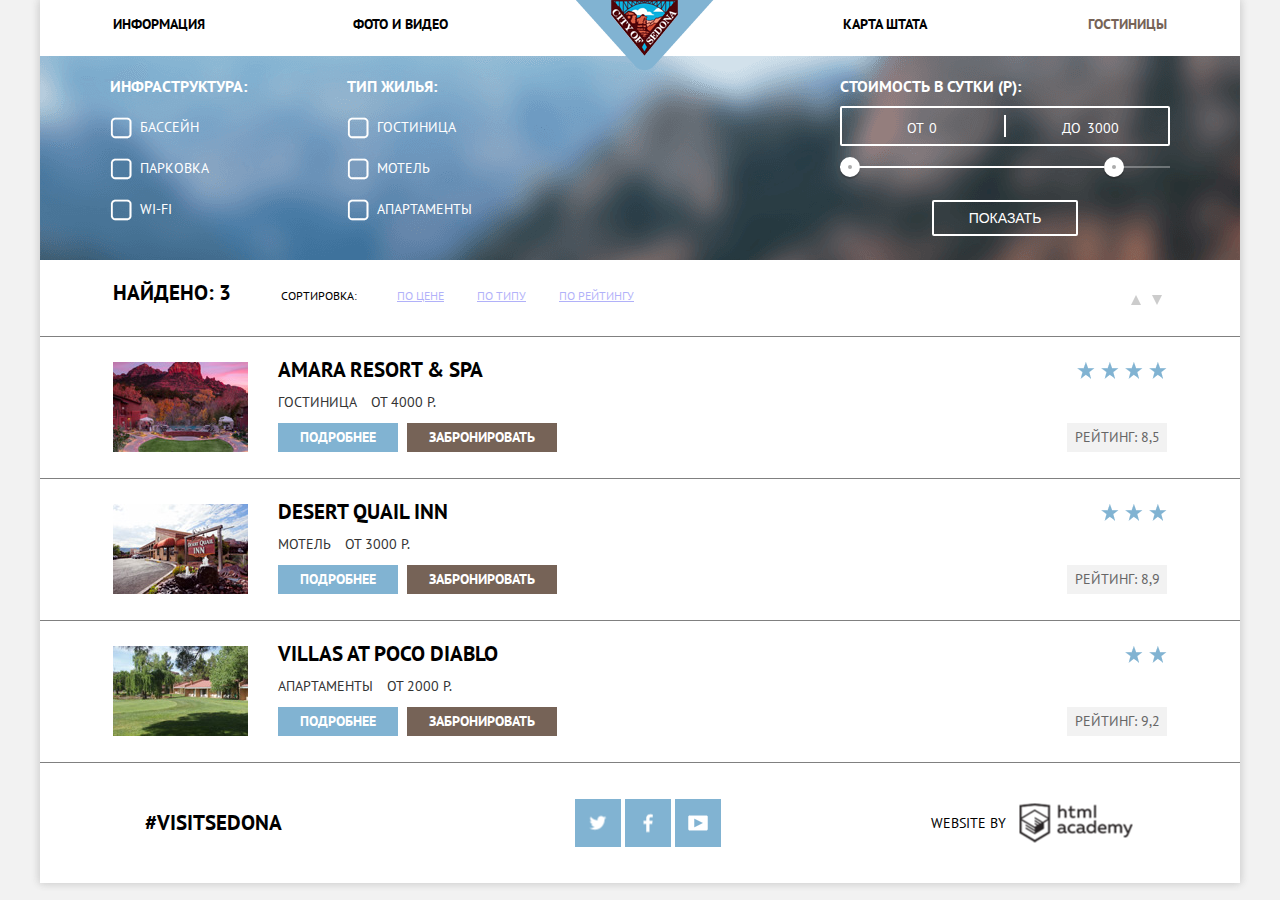
==== catalog.html @ 973c6ba9 "Continue styles" ====
<!DOCTYPE html>
<html lang="ru">
  <head>
    <meta charset="utf-8">
    <title>Седона</title>
    <link href="css/style.css" rel="stylesheet">
    <link href="css/normalize.css" rel="stylesheet">
    <link href="https://fonts.googleapis.com/css?family=PT+Sans:400,700&amp;subset=cyrillic" rel="stylesheet">
  </head>
  <body>
    <div class="wrapper">
    <header class="main-header">
      <div class="container">
        <nav class="main-navigation">
          <ul class="clearfix">
            <li class="navigation-element left-navigation">
              <a href="#">Информация</a>
            </li>
            <li class="navigation-element left-navigation">
              <a href="#">Фото и видео</a>
            </li>
            <li class="navigation-element right-navigation active">
              <a>Гостиницы</a>
            </li>
            <li class="navigation-element right-navigation">
              <a href="#">Карта штата</a>
          </ul>
        </nav>
        <a class="index-logo" href="#">
          <img src="img/logo.png" alt="Седона">
        </a>
      </div>
    </header>
    <main class="container">
      <div class="search-form-small-block">
        <form class="search-form-small clearfix" action="#" method="post">
          <div class="search-form-small-basis search-form-small-left">
            <h2 class="minor-header-form">Инфраструктура:</h2>
            <input type="checkbox" name="pool" id="pool">
            <label for="pool">Бассейн</label>
            <input type="checkbox" name="parking" id="parking">
            <label for="parking">Парковка</label>
            <input type="checkbox" name="wi-fi" id="wi-fi">
            <label for="wi-fi">Wi-fi</label>
          </div>
          <div class="search-form-small-basis search-form-small-middle">
            <h2 class="minor-header-form">Тип жилья:</h2>
            <input type="checkbox" name="hotel" id="hotel">
            <label for="hotel">Гостиница</label>
            <input type="checkbox" name="motel" id="motel">
            <label for="motel">Мотель</label>
            <input type="checkbox" name="apartments" id="apartments">
            <label for="apartments">Апартаменты</label>
          </div>
          <div class="search-form-small-basis search-form-small-right">
            <div class="filter-range">
              <div class="filter-range-title">Стоимость в сутки (р):</div>
              <div class="price-controls">
                <label class="min-price">от <input type="text" name="min-price" value="0"></label>
                <label class="max-price">до <input type="text" name="max-price" value="3000"></label>
              </div>
              <div class="range-controls">
                <div class="scale">
                  <div class="bar"></div>
                </div>
                <div class="range-toggle range-toggle-min"></div>
                <div class="range-toggle range-toggle-max"></div>
              </div>
              <button class="btn-transparent" type="submit">Показать</button>
            </div>
          </div>
        </form>
      </div>
      <div class="search-result clearfix">
        <div class="search-result-left">
          <span class= "search-found">Найдено: 3</span>
          <span class="sorting-header">Сортировка:</span>
          <ul class= "sorting">
            <li class="sorting-element">
              <a href="#">По цене</a>
            </li>
            <li class="sorting-element">
              <a href="#">По типу</a>
            </li>
            <li class= "sorting-element">
              <a href="#">По рейтингу</a>
            </li>
          </ul>
        </div>
        <div class="search-result-right clearfix">
          <a class="down-button" href="#">Вниз</a>
          <a class="up-button" href="#">Вверх</a>
        </div>
      </div>
      <div class="search-show">
        <article class="hotel-type clearfix">
          <div class="left-article-type clearfix">
            <div class="hotel-image">
              <img class="article-img" src="img/hotel3.jpg" alt="Фото">
            </div>
            <div class="hotel-description">
              <a class= "hotel-name" href="#">Amara resort & spa</a>
              <div class="article-text">
                <div class="article-info">Гостиница</div>
                <div class="article-price">От 4000 р.</div>
              </div>
              <div class="btn">
                <a class="more-btn" href="#">Подробнее</a>
                <a class="book-btn" href="#">Забронировать</a>
              </div>
            </div>
          </div>
          <div class="right-article-type">
            <div class="stars-block">
              <ul class="stars-list">
                <li></li>
                <li></li>
                <li></li>
                <li></li>
              </ul>
            </div>
            <span class="rate">Рейтинг: 8,5</span>
          </div>
        </article>
        <article class="hotel-type clearfix">
          <div class="left-article-type clearfix">
            <div class ="hotel-image">
              <img class="article-img" src="img/hotel2.jpg" alt="Фото">
            </div>
            <div class="hotel-description">
              <a class= "hotel-name" href="#">Desert quail inn</a>
              <div class="article-text">
                <div class="article-info">Мотель</div>
                <div class="article-price">От 3000 р.</div>
              </div>
              <div class="btn">
                <a class="more-btn" href="#">Подробнее</a>
                <a class="book-btn" href="#">Забронировать</a>
              </div>
            </div>
          </div>
          <div class="right-article-type">
            <div class="stars-block">
              <ul class="stars-list">
                <li></li>
                <li></li>
                <li></li>
              </ul>
            </div>
            <span class="rate">Рейтинг: 8,9</span>
          </div>
        </article>
        <article class="hotel-type clearfix">
          <div class="left-article-type clearfix">
            <div class="hotel-image">
              <img class="article-img" src="img/hotel1.jpg" alt="Фото">
            </div>
            <div class="hotel-description">
              <a class= "hotel-name" href="#">Villas at poco diablo</a>
              <div class="article-text">
                <div class="article-info">Апартаменты</div>
                <div class="article-price">От 2000 р.</div>
              </div>
              <div class="btn">
                <a class="more-btn" href="#">Подробнее</a>
                <a class="book-btn" href="#">Забронировать</a>
              </div>
            </div>
          </div>
          <div class="right-article-type">
            <div class="stars-block">
              <ul class="stars-list">
                <li></li>
                <li></li>
              </ul>
            </div>
            <span class="rate">Рейтинг: 9,2</span>
          </div>
        </article>
      </div>
    </main>
    <footer class="container">
      <div class="footer-main">
        <section class="hashtag">
          <span>#Visitsedona</span>
        </section>
        <section class="footer-social">
          <a class="social-btn social-btn-twitter" href="#">Twitter</a>
          <a class="social-btn social-btn-facebook" href="#">Facebook</a>
          <a class="social-btn social-btn-youtube" href="#">Youtube</a>
        </section>
        <section class="footer-copyright">
          <span class="html-academy">Website by</span>
          <a class="copyright-img link-img" href="https://htmlacademy.ru">
          </a>
        </section>
      </div>
    </footer>
  </div>
  </body>
</html>
---- css/style.css ----
body {
  margin: 0;
  padding: 0;
  min-width: 1200px;
  font-size: 14px;
  line-height: 21px;
  color: rgb(51, 51, 51);
  font-weight: normal;
  text-transform: uppercase;
  font-family: "PT Sans", "Arial", sans-serif;
  background-color: rgb(242, 242, 242);
}

.wrapper {
  box-shadow:
    1px 0px 8px lightgrey,
    -1px 0px 8px lightgrey;
  width: 1200px;
  margin: 0 auto;
}

.container {
    width: 1200px;
    margin: 0 auto;
    position: relative;
    background-color: rgb(255, 255, 255);
}

.clearfix::after {
    display: table;
    content: "";
    clear: both;
}

.main-navigation {
    margin-left: 73px;
    margin-right: 73px;
    min-height: 56px;
}

.main-navigation ul {
  margin: 0;
  padding: 0;
}

.main-navigation a {
  text-decoration: none;
  font-size: 14px;
  line-height: 26px;
  color: rgb(0, 0, 0);
  font-weight: bold;
  text-transform: uppercase;
  font-family: "PT Sans", "Arial", sans-serif;
}

.main-navigation a:focus {
  color: rgba(0, 0, 0, 0.3);
}

.main-navigation a:hover {
  color: rgb(129, 179, 210);
}

.active a {
  color: rgb(118, 99, 87);
}

.navigation-element {
    min-width: 240px;
    padding-top: 11px;
    list-style: none;
}

.left-navigation {
    float: left;
    text-align: left;
}

.right-navigation {
    float: right;
    text-align: right;
}

.index-logo {
  position: absolute;
  z-index: 2;
  width: 138px;
  height: 70px;
  left: 50%;
  top: 0px;
  margin-left: -64px;
}

/* Индексная */

.promo-picture {
  background-color: rgb(129, 179,210);
  background-image: url(../img/mainphoto.jpg);
  background-position: center -50px;
  width: 1200px;
  height: 514px;
}

.promo-block {
  background-color: rgb(255,255,255);
  width: 540px;
  margin-bottom: 50px;
  margin-top: 60px;
  margin-left: auto;
  margin-right: auto;
  text-align: center;
}

.promo-block h1 {
  font-size: 21px;
  line-height: 26px;
  color: rgb(0, 0, 0);
  font-weight: bold;
  text-transform: uppercase;
  font-family: "PT Sans", "Arial", sans-serif;
}

.promo-speech {
  font-size: 14px;
  line-height: 26px;
  color: rgb(51, 51, 51);
  text-transform: uppercase;
  font-family: "PT Sans", "Arial", sans-serif;
}

.picture-reason {
   display: flex;
   flex-direction: row;
}

.picture-description {
  flex-grow: 2;
  padding-top: 40px;
  display: inline-block;
  vertical-align: middle;
  text-align: center;
  padding-top: 40px;
  background-color: rgb(129, 179, 210);
  font-size: 14px;
  line-height: 21px;
  color: rgb(255, 255, 255);
  text-transform: uppercase;
  font-family: "PT Sans", "Arial", sans-serif;
}

.picture-header {
  display: inline-block;
  width: 140px;
  font-size: 21px;
  line-height: 21px;
  color: rgb(255, 255, 255);
  font-weight: bold;
  text-transform: uppercase;
  font-family: "PT Sans", "Arial", sans-serif;
}

.picture-text {
  display: inline-block;
  width: 300px;
  font-size: 14px;
  line-height: 21px;
  color: rgb(255, 255, 255);
  font-weight: normal;
  text-transform: uppercase;
  font-family: "PT Sans", "Arial", sans-serif;
}

.picture img {
  display: block;
}

.reason-list {
  display: flex;
  flex-direction: row;
  justify-content: space-around;
  align-items: center;
  min-height: 331px;
}

.reason-point {
  flex-basis: 290px;
  text-align: center;
}

.reason-point h2 {
  font-size: 21px;
  line-height: 21px;
  color: rgb(0, 0, 0);
  font-weight: bold;
  text-transform: uppercase;
  font-family: "PT Sans", "Arial", sans-serif;
}

.picture-reason-reverse {
   display: flex;
   flex-direction: row-reverse;
}

.picture-description-reverse {
  flex-grow: 2;
  padding-top: 40px;
  display: inline-block;
  vertical-align: middle;
  text-align: center;
  padding-top: 40px;
  background-color: rgb(129, 179, 210);
  font-size: 14px;
  line-height: 21px;
  color: rgb(255, 255, 255);
  text-transform: uppercase;
  font-family: "PT Sans", "Arial", sans-serif;
}

.picture-header-reverse {
  display: inline-block;
  width: 151px;
  font-size: 21px;
  line-height: 21px;
  color: rgb(255, 255, 255);
  font-weight: bold;
  text-transform: uppercase;
  font-family: "PT Sans", "Arial", sans-serif;
}

.picture-text-reverse {
  display: inline-block;
  width: 340px;
  font-size: 14px;
  line-height: 21px;
  color: rgb(255, 255, 255);
  font-weight: normal;
  text-transform: uppercase;
  font-family: "PT Sans", "Arial", sans-serif;
}

.reason-list-nopicture {
  display: flex;
  flex-direction: row;
  justify-content: space-around;
  align-items: center;
  min-height: 257px;
  background-color: rgb(238, 238, 238);
}

.reason-point-nopicture {
  flex-basis: 270px;
  text-align: center;
}

.reason-point-nopicture h2 {
  display: inline-block;
  max-width: 130px;
  text-align: center;
  font-size: 21px;
  line-height: 21px;
  color: rgb(0, 0, 0);
  font-weight: bold;
  text-transform: uppercase;
  font-family: "PT Sans", "Arial", sans-serif;
}

.if-interest-block {
  min-height: 292px;
  background-color: rgb(255, 255, 255);
}

.if-interest-content {
   padding-top: 52px;
   margin-left: auto;
   margin-right: auto;
   text-align: center;
   width: 500px;
}

.if-interest-content span {
  font-size: 30px;
  line-height: 24px;
  color: rgb(0, 0, 0);
  font-weight: bold;
  text-transform: uppercase;
  font-family: "PT Sans", "Arial", sans-serif;
}

.if-interest-content p {
  padding-top: 20px;
  font-size: 14px;
  line-height: 21px;
  color: rgb(51, 51, 51);
  font-weight: normal;
  text-transform: uppercase;
  font-family: "PT Sans", "Arial", sans-serif;
}

.search-open {
  padding-top: 40px;
}

.search-name {
  display: block;
  margin: 0 auto;
  width: 568px;
  min-height: 56px;
  padding-top: 30px;
  background-color: rgb(118, 99, 87);
  text-align: center;
  vertical-align: middle;
  font-size: 21px;
  line-height: 26px;
  color: rgb(255, 255, 255);
  font-weight: bold;
  text-transform: uppercase;
  font-family: "PT Sans", "Arial", sans-serif;
}

.search-block {
  min-height: 592px;
  background-image: url(../img/map.jpg);
  width: 100%;
  position: relative;
}

.search-basis {
  width: 568px;
  background-color: rgb(255, 255, 255);
  position: absolute;
  left: 315px;
  top: 0px;
  box-shadow:
    1px 0px 8px lightgrey,
    -1px 0px 8px lightgrey,
    0px 1px 8px lightgrey;
}

.search-form {
  text-align: left;
  padding-top: 56px;
  padding-left: 54px;
  padding-right: 54px;
  padding-bottom: 56px;
}

.search-first-row {
  padding-bottom: 32px;
}

.search-second-row {
  padding-bottom: 32px;
}

.search-third-row {
  display: inline-block;
  padding-bottom: 56px;
}

.search-fourth-row {
  display: inline-block;
}

.search-first-row input {
  padding: 0;
  margin: 0;
  padding-left: 14px;
  width: 292px;
  height: 38px;
  padding-right: 38px;
	background: rgb(242, 242, 242);
  box-shadow: none;
  border: none;
}

.search-first-row input:hover {
	background: rgb(235, 235, 235);
}

.search-first-row input:focus {
	background: rgb(255, 255, 255);
  border: 2px solid rgb(235, 235, 235);
}

.search-second-row input {
  padding: 0;
  margin: 0;
  padding-left: 14px;
  width: 292px;
  height: 38px;
  padding-right: 38px;
	background: rgb(242, 242, 242);
  box-shadow: none;
  border: none;
}

.search-second-row input:hover {
	background: rgb(235, 235, 235);
}

.search-second-row input:focus {
  background: rgb(255, 255, 255);
  border: 2px solid rgb(235, 235, 235);
}

.search-third-row input {
  padding: 0;
  margin: 0;
  padding-left: 50px;
  padding-right: 40px;
	width: 24px;
  height: 38px;
	background: rgb(242, 242, 242);
  box-shadow: none;
  border: none;
}

.search-fourth-row input {
  padding: 0;
  margin: 0;
  padding-left: 50px;
  padding-right: 40px;
	width: 24px;
  height: 38px;
	background: rgb(242, 242, 242);
  box-shadow: none;
  border: none;
}

.search-first-row label {
  padding-right: 19px;
  position: relative;
  font-size: 14px;
  line-height: 26px;
  color: rgb(0, 0, 0);
  font-weight: bold;
  text-transform: uppercase;
  font-family: "PT Sans", "Arial", sans-serif;
}

.calendar {
  position: absolute;
  display: inline-block;
  right: 57px;
  width: 39px;
  height: 38px;
  border: 0;
  font-size: 0;
  text-decoration: none;
  background-color: transparent;
  vertical-align: top;
}

.calendar::before {
  content: "";
  position: absolute;
  transform: translate(-50%, -50%);
  background-image: url(../img/sprite.png);
  background-repeat: no-repeat;
}

.calendar-first::before {
  width: 21px;
  height: 22px;
  background-position: -92px -10px;
}

.calendar-second::before {
  width: 21px;
  height: 22px;
  background-position: -92px -10px;
}

.calendar-first:hover::before {
  width: 21px;
  height: 22px;
  background-position: -10px -10px;
}

.calendar-second:hover::before {
  width: 21px;
  height: 22px;
  background-position: -10px -10px;
}

.calendar-first:focus::before {
  width: 21px;
  height: 22px;
  background-position: -51px -10px;
}

.calendar-second:focus::before {
  width: 21px;
  height: 22px;
  background-position: -51px -10px;
}

.search-second-row label {
  position: relative;
  padding-right: 16px;
  font-size: 14px;
  line-height: 26px;
  color: rgb(0, 0, 0);
  font-weight: bold;
  text-transform: uppercase;
  font-family: "PT Sans", "Arial", sans-serif;
}

.search-third-row label {
  padding-right: 37px;
  position: relative;
  font-size: 14px;
  line-height: 26px;
  color: rgb(0, 0, 0);
  font-weight: bold;
  text-transform: uppercase;
  font-family: "PT Sans", "Arial", sans-serif;
}

.search-third-row label::before {
  content: "";
  width: 21px;
  height: 21px;
  background: rgb(242, 242, 242) url(../img/minus.png) center no-repeat;
  position: absolute;
  right: -35px;
  top: 0.5px;
  cursor: pointer;
}

.search-third-row label::after {
  content: "";
  width: 21px;
  height: 21px;
  background: rgb(242, 242, 242) url(../img/plus.png) center no-repeat;
  position: absolute;
  right: -110px;
  top: 0.5px;
  cursor: pointer;
}

.search-fourth-row label {
  padding-right: 20px;
  padding-left: 48px;
  padding-right: 20px;
  position: relative;
  font-size: 14px;
  line-height: 26px;
  color: rgb(0, 0, 0);
  font-weight: bold;
  text-transform: uppercase;
  font-family: "PT Sans", "Arial", sans-serif;
}

.search-fourth-row label::before {
  content: "";
  width: 21px;
  height: 21px;
  background: rgb(242, 242, 242) url(../img/minus.png) center no-repeat;
  position: absolute;
  right: -35px;
  top: 0.5px;
  cursor: pointer;
}

.search-fourth-row label::after {
  content: "";
  width: 21px;
  height: 21px;
  background: rgb(242, 242, 242) url(../img/plus.png) center no-repeat;
  position: absolute;
  right: -110px;
  top: 0.5px;
  cursor: pointer;
}

.search-form-button input {
  width: 458px;
  height: 58px;
  background-color: rgb(129, 179, 210);
  box-shadow: none;
  border: none;
  font-size: 21px;
  line-height: 26px;
  color: rgb(255, 255, 255);
  font-weight: bold;
  text-transform: uppercase;
  font-family: "PT Sans", "Arial", sans-serif;
  cursor: pointer;
}

.search-form-button input:hover {
  background-color: rgb(102, 158, 192);
}

.search-form-button input:focus {
  background-color: rgb(84, 150, 189);
  color: rgba(255, 255, 255, 0.3);
}

.date-in, .date-out, .children, .adults {
  padding-left: 16px;
  font-size: 14px;
  line-height: 26px;
  color: rgb(0, 0, 0);
  font-weight: bold;
  text-transform: uppercase;
  font-family: "PT Sans", "Arial", sans-serif;
}

::-webkit-input-placeholderr {
  color: rgb(0, 0, 0);
}

::-moz-placeholder {
  color: rgb(0, 0, 0);
}

/* Начинается каталог*/

.search-form-small-block  {
  background: grey url("../img/background.png");
}

.search-form-small {
  padding-top: 20px;
  padding-bottom: 20px;
  padding-left: 70px;
  padding-right: 70px;
}

.search-form-small-left label, .search-form-small-left input {
  display: block;
}

.search-form-small-middle label, .search-form-small-middle input {
  display: block;
}

.search-form-small-left {
  float:left;
}

.search-form-small-middle {
  float: left;
  margin-left: 100px;
}

.search-form-small-right {
  float: right;
}

.minor-header-form {
  padding: 0;
  margin: 0;
  padding-bottom: 20px;
  font-size: 16px;
  line-height: 21px;
  color: rgb(255, 255, 255);
  font-weight: bold;
  text-transform: uppercase;
  font-family: "PT Sans", "Arial", sans-serif;
}

.search-form-small-left label {
  padding-bottom: 20px;
  margin-left: 30px;
  font-size: 14px;
  line-height: 21px;
  color: rgb(255, 255, 255);
  font-weight: normal;
  text-transform: uppercase;
  font-family: "PT Sans", "Arial", sans-serif;
}

.search-form-small-middle label {
  padding-bottom: 20px;
  margin-left: 30px;
  font-size: 14px;
  line-height: 21px;
  color: rgb(255, 255, 255);
  font-weight: normal;
  text-transform: uppercase;
  font-family: "PT Sans", "Arial", sans-serif;
}

.search-form-small-basis input[type="checkbox"] {
  display: none;
}

.search-form-small-basis input[type="checkbox"] + label {
  position: relative;
  cursor: pointer;
}

.search-form-small-basis input[type="checkbox"] + label::before {
  content: "";
  position: absolute;
  display: block;
  width: 25px;
  height: 25px;
  background: url(../img/checkboxoff.png) no-repeat;
  top: 0px;
  left: -30px;
}

.search-form-small-basis input[type="checkbox"]:checked + label::after {
  content: "";
  position: absolute;
  display: block;
  width: 25px;
  height: 25px;
  background: url(../img/checkboxon.png) no-repeat;
  top: 0px;
  left: -30px;
}

.filter-range {
  width: 330px;
  color: rgb(255, 255, 255);
  text-transform: uppercase;
}

.filter-range-title {
  margin-bottom: 9px;
  font-weight: bold;
  font-size: 16px;
  line-height: 21px;
}

.price-controls {
  position: relative;
  height: 36px;
  margin-bottom: 20px;
  border: 2px solid rgb(255, 255, 255);
  border-radius: 2px;
  font-size: 0;
}

.price-controls::after {
  content: "";
  position: absolute;
  top: 50%;
  left: 50%;
  width: 2px;
  height: 22px;
  background: rgb(255, 255, 255);
  transform: translate(-50%, -50%);
}

.price-controls label {
  display: inline-block;
  font-size: 14px;
  line-height: 38px;
  vertical-align: top;
  cursor: pointer;
}

.price-controls .min-price,
.price-controls .max-price {
  width: 90px;
  padding-left: 65px;
}

.price-controls input {
  display: inline-block;
  width: 50px;
  margin: 0;
  color: inherit;
  font: inherit;
  background: none;
  border: none;
}

.range-controls {
  position: relative;
  margin-bottom: 32px;
}

.range-controls .scale {
  height: 2px;
  background: rgba(255, 255, 255, 0.3);
}

.range-controls .bar {
  width: 80%;
  height: 2px;
  background: rgb(255, 255, 255);
}

.range-toggle {
  position: absolute;
  top: -9px;
  width: 4px;
  height: 4px;
  background: rgb(171, 171, 171);
  border: 8px solid rgb(255, 255, 255);
  border-radius: 50%;
  box-shadow: 0 2px 1px 0 rgba(0, 1, 1, 0.2);
  cursor: pointer;
}

.range-toggle:hover {
  background: rgb(28, 79, 128);
}

.range-toggle-min {
  left: 0;
}

.range-toggle-max {
  left: 80%;
}

.btn-transparent {
  display: block;
  margin: 0 auto;
  padding: 6px 35px;
  font-size: 14px;
  line-height: 20px;
  color: rgb(255, 255, 255);
  text-transform: uppercase;
  background: transparent;
  border: 2px solid rgb(255, 255, 255);
  border-radius: 2px;
  cursor: pointer;
}

.btn-transparent:hover {
  color: rgb(0, 0, 0);
  background: rgb(255, 255, 255);
}

.search-result {
  padding-top: 20px;
  padding-bottom: 20px;
  border-bottom: 1px solid grey;
  position: relative;
  font-size: 0;
}

.search-result-left {
  float: left;
  margin-left: 73px;
}

.search-result-right {
  float: right;
  margin-right: 73px;
  padding-top: 11px;
}

.search-found {
  margin: 0;
  padding: 0;
  display: inline-block;
  margin-right: 50px;
  vertical-align: baseline;
  font-size: 21px;
  line-height: 26px;
  color: rgb(0, 0, 0);
  font-weight: bold;
  text-transform: uppercase;
  font-family: "PT Sans", "Arial", sans-serif;
}

.sorting-header {
  display: inline-block;
  margin-right: 40px;
  vertical-align: baseline;
  font-size: 12px;
  line-height: 18px;
  color: rgb(0, 0, 0);
  text-transform: uppercase;
}

.sorting {
    margin: 0;
    padding: 0;
    list-style: none;
    display: inline-block;
    font-size: 12px;
    line-height: 18px;
    color: rgb(0, 0, 0);
    text-transform: uppercase;
    opacity: 0.3;
}

.sorting-element {
  display: inline-block;
  margin-right: 30px;
  vertical-align: baseline;
}

.search-button {
  margin-right: 73px;
}

.down-button {
  float: right;
  display: block;
  height: 25px;
  width: 20px;
  font-size: 0;
}

.down-button::before {
  content: "";
  position: absolute;
  right: 78px;
  top: 35px;
  width: 0;
	height: 0;
	border-left: 5px solid transparent;
	border-right: 5px solid transparent;
	border-top: 10px solid rgb(204, 204, 204);
}

.down-button:hover::before {
  content: "";
  position: absolute;
  right: 78px;
  top: 35px;
  width: 0;
	height: 0;
	border-left: 5px solid transparent;
	border-right: 5px solid transparent;
	border-top: 10px solid rgb(0, 0, 0);
}

.down-button:focus::before {
  content: "";
  position: absolute;
  right: 78px;
  top: 35px;
  width: 0;
	height: 0;
	border-left: 5px solid transparent;
	border-right: 5px solid transparent;
	border-top: 10px solid rgb(129, 179, 210);
}

.up-button {
  float: right;
  display: block;
  height: 25px;
  width: 20px;
  font-size: 0;
}

.up-button::before {
  content: "";
  position: absolute;
  right: 99px;
  top: 35px;
  width: 0;
	height: 0;
	border-left: 5px solid transparent;
	border-right: 5px solid transparent;
	border-bottom: 10px solid rgb(204, 204, 204);
}

.up-button:hover::before {
  content: "";
  position: absolute;
  right: 99px;
  top: 35px;
  width: 0;
	height: 0;
	border-left: 5px solid transparent;
	border-right: 5px solid transparent;
	border-bottom: 10px solid rgb(0, 0, 0);
}

.up-button:focus::before {
  content: "";
  position: absolute;
  right: 99px;
  top: 35px;
  width: 0;
	height: 0;
	border-left: 5px solid transparent;
	border-right: 5px solid transparent;
	border-bottom: 10px solid rgb(129, 179, 210);
}

.hotel-type {
  padding-top: 20px;
  padding-bottom: 20px;
  border-bottom: 1px solid grey;
}

.left-article-type {
  float: left;
  margin-left: 73px;
}

.hotel-image {
  float: left;
  padding-right: 30px;
  padding-top: 5px;
}

.hotel-description {
  float: left;
}

.hotel-name {
  display: block;
  margin: 0;
  padding: 0;
  padding-bottom: 9px;
  text-decoration: none;
  font-size: 21px;
  line-height: 26px;
  color: rgb(0, 0, 0);
  font-weight: bold;
  text-transform: uppercase;
  font-family: "PT Sans", "Arial", sans-serif;
  cursor: pointer;
}

.hotel-name:focus {
  color: rgba(255, 255, 255, 0.3);
}

.hotel-name:hover {
  color: rgb(129, 179, 210);
}

.article-text {
  padding-bottom: 10px;
}

.article-info {
  display: inline-block;
  text-align: left;
  padding-right: 10px;
}

.article-price {
  display: inline-block;
  text-align: right;
}

.more-btn {
  text-decoration: none;
  display: inline-block;
  margin-right: 5px;
  width: 120px;
  height: 25px;
  background-color: rgba(129, 179, 210);
  text-align: center;
  vertical-align: middle;
  padding-top: 4px;
  font-size: 14px;
  line-height: 21px;
  color: rgb(255, 255, 255);
  font-weight: bold;
  text-transform: uppercase;
  font-family: "PT Sans", "Arial", sans-serif;
}

.more-btn:hover {
  color: rgba(255, 255, 255);
  background-color: rgb(102, 158, 192);
}

.more-btn:focus {
  color: rgba(255, 255, 255, 0.3);
  background-color: rgb(84, 150, 189);
}

.book-btn {
  text-decoration: none;
  display: inline-block;
  width: 150px;
  height: 25px;
  background-color: rgba(118, 99, 87);
  text-align: center;
  vertical-align: middle;
  padding-top: 4px;
  font-size: 14px;
  line-height: 21px;
  color: rgba(255, 255, 255);
  font-weight: bold;
  text-transform: uppercase;
  font-family: "PT Sans", "Arial", sans-serif;
}

.book-btn:hover {
  color: rgb(255, 255, 255);
  background-color: rgb(96, 78, 67);
}

.book-btn:focus {
  color: rgba(255, 255, 255, 0.3);
  background-color: rgb(80, 62, 51);
}

.right-article-type {
  float: right;
  margin-right: 73px;

}

.rate {
  margin-top: 30px;
  display: inline-block;
  width: 100px;
  height: 25px;
  background-color: rgb(242, 242, 242);
  text-align: center;
  vertical-align: middle;
  padding-top: 4px;
  font-size: 14px;
  line-height: 21px;
  color: rgb(102, 102, 102);
  text-transform: uppercase;
  font-family: "PT Sans", "DIN Pro", sans-serif;
}

.stars-block {
  transform: scaleX(-1);
  padding-top: 5px;
}

.stars-list {
  margin: 0;
  padding: 0;
  list-style: none;
  display: inline-block;
}

.stars-list li {
  display: inline-block;
  text-align: right;
  padding: 0;
  margin: 0;
  width: 20px;
  height: 25px;
  background-image: url(../img/2stars.png);
  background-repeat: no-repeat;
}

/*Футер*/

.footer-main {
  min-height: 120px;
  display: flex;
  flex-direction: row;
  justify-content: space-around;
  align-items: center;
}

.footer-opacity {
  position: absolute;
  bottom: 0px;
  background-color: rgba(255, 255, 255, 0.9);
  min-width: 1200px;
}

.hashtag {
  flex-basis: 220px;
  padding: 0;
  margin: 0;
  font-size: 21px;
  line-height: 26px;
  color: rgb(0, 0, 0);
  font-weight: bold;
  text-transform: uppercase;
  font-family: "PT Sans", "Arial", sans-serif;
}

.footer-copyright {
  display: flex;
  flex-direction: row;
  justify-content: center;
  align-items: center;
}

.html-academy {
  display: inline-block;
  padding-right: 10px;
  font-size: 14px;
  line-height: 26px;
  color: rgb(0, 0, 0);
  text-transform: uppercase;
  font-family: "PT Sans", "Arial", sans-serif;
}

.copyright-img {
  display: inline-block;
  width: 119px;
  height: 43px;
  font-size: 0;
  text-decoration: none;
  vertical-align: top;
  position: relative;
}

.copyright-img::before {
  content: "";
  position: absolute;
  top: 50%;
  left: 50%;
  transform: translate(-50%, -50%);
  background-image: url(../img/sprite.png);
  background-repeat: no-repeat;
}

.link-img::before {
  width: 113px;
  height: 39px;
  background-position: -457px -10px;
}

.link-img:hover::before {
  width: 113px;
  height: 39px;
  background-position: -590px -10px;
}

.link-img:focus::before {
  width: 113px;
  height: 39px;
  background-position: -723px -10px;
}

.social-btn {
  display: inline-block;
  width: 46px;
  height: 48px;
  font-size: 0;
  text-decoration: none;
  vertical-align: top;
  position: relative;
  background-color: rgb(129, 179, 210);
}

.social-btn:hover {
  background-color: rgb(102, 158, 192);
}

.social-btn:focus {
  background-color: rgb(84, 150, 189);
}

.social-btn::before {
  content: "";
  position: absolute;
  top: 50%;
  left: 50%;
  transform: translate(-50%, -50%);
  background-image: url(../img/sprite.png);
  background-repeat: no-repeat;
}

.social-btn-facebook::before {
  width: 10px;
  height: 19px;
  background-position: -397px -10px;
}

.social-btn-facebook:focus::before {
  width: 10px;
  height: 19px;
  background-position: -427px -10px;
}

.social-btn-twitter::before {
  width: 17px;
  height: 15px;
  background-position: -1045px -10px;
}

.social-btn-twitter:focus::before {
  width: 17px;
  height: 15px;
  background-position: -1082px -10px;
}

.social-btn-youtube::before {
  width: 20px;
  height: 16px;
  background-position: -1119px -10px;
}

.social-btn-youtube:focus::before {
  width: 20px;
  height: 16px;
  background-position: -1159px -10px;
}

.footer-opcaity {
  background-color: rgba(255, 255, 255, 0.9);
}
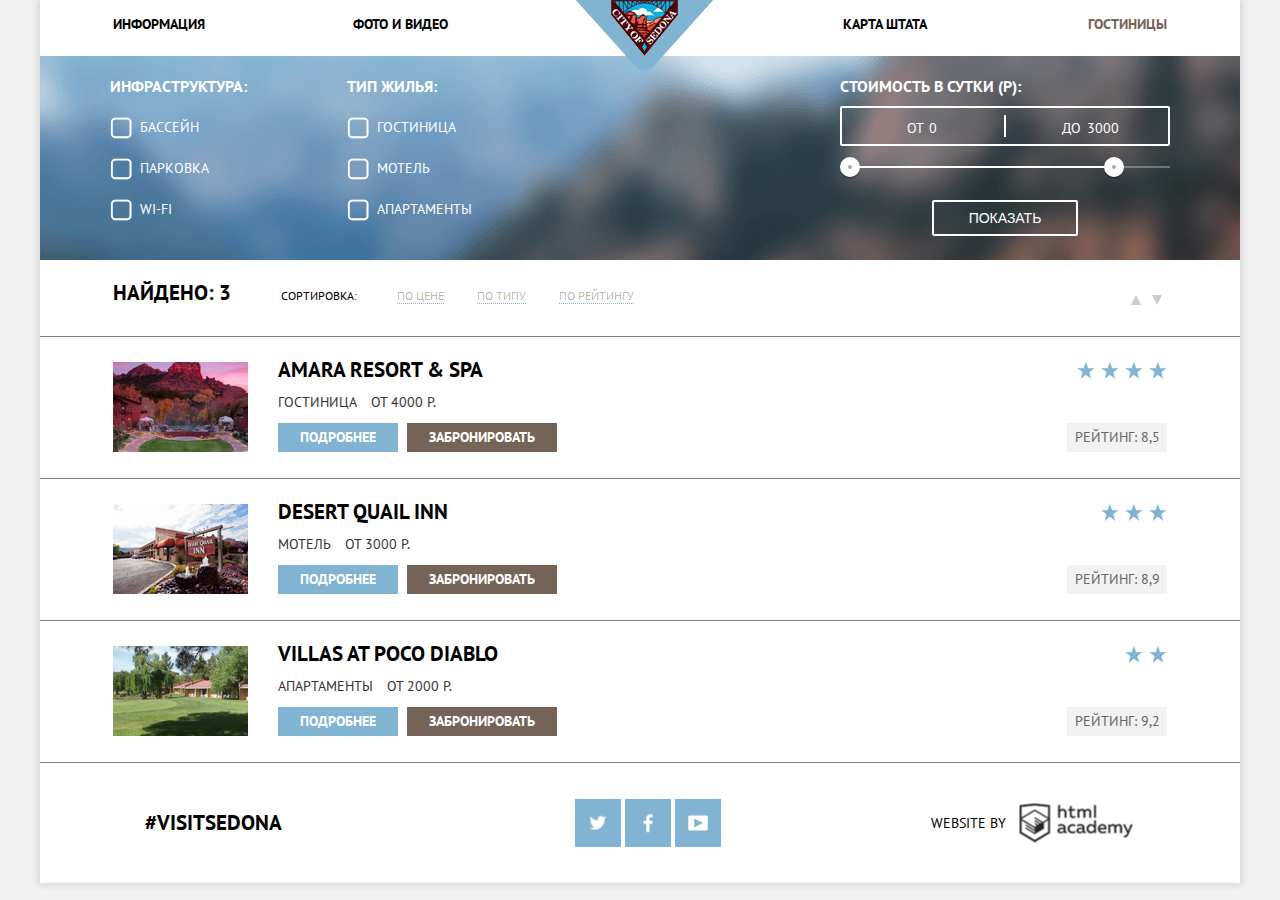
==== commit 351863df: "New details" ====
--- a/catalog.html
+++ b/catalog.html
@@ -26,7 +26,7 @@
               <a href="#">Карта штата</a>
           </ul>
         </nav>
-        <a class="index-logo" href="#">
+        <a class="index-logo" href="index.html">
           <img src="img/logo.png" alt="Седона">
         </a>
       </div>
--- a/css/style.css
+++ b/css/style.css
@@ -338,6 +338,7 @@
 
 .search-form {
   text-align: left;
+  font-size: 0px;
   padding-top: 56px;
   padding-left: 54px;
   padding-right: 54px;
@@ -365,7 +366,7 @@
   padding: 0;
   margin: 0;
   padding-left: 14px;
-  width: 292px;
+  width: 296px;
   height: 38px;
   padding-right: 38px;
 	background: rgb(242, 242, 242);
@@ -380,63 +381,10 @@
 .search-first-row input:focus {
 	background: rgb(255, 255, 255);
   border: 2px solid rgb(235, 235, 235);
-}
-
-.search-second-row input {
-  padding: 0;
-  margin: 0;
-  padding-left: 14px;
+  height: 34px;
   width: 292px;
-  height: 38px;
-  padding-right: 38px;
-	background: rgb(242, 242, 242);
-  box-shadow: none;
-  border: none;
-}
-
-.search-second-row input:hover {
-	background: rgb(235, 235, 235);
-}
-
-.search-second-row input:focus {
-  background: rgb(255, 255, 255);
-  border: 2px solid rgb(235, 235, 235);
-}
-
-.search-third-row input {
-  padding: 0;
-  margin: 0;
-  padding-left: 50px;
-  padding-right: 40px;
-	width: 24px;
-  height: 38px;
-	background: rgb(242, 242, 242);
-  box-shadow: none;
-  border: none;
-}
-
-.search-fourth-row input {
-  padding: 0;
-  margin: 0;
-  padding-left: 50px;
-  padding-right: 40px;
-	width: 24px;
-  height: 38px;
-	background: rgb(242, 242, 242);
-  box-shadow: none;
-  border: none;
-}
-
-.search-first-row label {
-  padding-right: 19px;
-  position: relative;
-  font-size: 14px;
-  line-height: 26px;
-  color: rgb(0, 0, 0);
-  font-weight: bold;
-  text-transform: uppercase;
-  font-family: "PT Sans", "Arial", sans-serif;
-}
+}
+
 
 .calendar {
   position: absolute;
@@ -495,6 +443,147 @@
   background-position: -51px -10px;
 }
 
+.search-second-row input {
+  padding: 0;
+  margin: 0;
+  padding-left: 14px;
+  width: 296px;
+  height: 38px;
+  padding-right: 38px;
+	background: rgb(242, 242, 242);
+  box-shadow: none;
+  border: none;
+}
+
+.search-second-row input:hover {
+	background: rgb(235, 235, 235);
+}
+
+.search-second-row input:focus {
+  background: rgb(255, 255, 255);
+  border: 2px solid rgb(235, 235, 235);
+  height: 34px;
+  width: 292px;
+}
+
+.search-third-row input {
+  padding: 0;
+  margin: 0;
+  padding-left: 55px;
+  padding-right: 40px;
+	width: 25px;
+  height: 38px;
+	background: rgb(242, 242, 242);
+  box-shadow: none;
+  border: none;
+}
+
+.search-third-row .plus-button {
+  position: absolute;
+  display: inline-block;
+  right: 285px;
+  width: 39px;
+  height: 38px;
+  border: 0;
+  font-size: 0;
+  text-decoration: none;
+  background-color: transparent;
+  vertical-align: top;
+  cursor: pointer;
+}
+
+.search-fourth-row .plus-button {
+  position: absolute;
+  display: inline-block;
+  right: 56px;
+  width: 39px;
+  height: 38px;
+  border: 0;
+  font-size: 0;
+  text-decoration: none;
+  background-color: transparent;
+  vertical-align: top;
+  cursor: pointer;
+}
+
+.minus-button {
+  position: absolute;
+  display: inline-block;
+  width: 39px;
+  height: 38px;
+  border: 0;
+  font-size: 0;
+  text-decoration: none;
+  background-color: transparent;
+  vertical-align: top;
+  cursor: pointer;
+}
+
+.minus-button::before {
+  content: "";
+  position: absolute;
+  transform: translate(-50%, -50%);
+  background-image: url(../img/sprite.png);
+  width: 12px;
+  height: 3px;
+  background-position: -920px -10px;
+  background-repeat: no-repeat;
+}
+
+.minus-button:hover::before {
+  background-position: -856px -10px;
+  background-repeat: no-repeat;
+}
+
+.minus-button:focus::before {
+  background-position: -888px -10px;
+  background-repeat: no-repeat;
+}
+
+.plus-button::before {
+  content: "";
+  position: absolute;
+  transform: translate(-50%, -50%);
+  background-image: url(../img/sprite.png);
+  width: 11px;
+  height: 11px;
+  background-position: -1014px -10px;
+  background-repeat: no-repeat;
+}
+
+.plus-button:hover::before {
+  background-position: -952px -10px;
+  background-repeat: no-repeat;
+}
+
+.plus-button:focus::before {
+  background-position: -983px -10px;
+  background-repeat: no-repeat;
+}
+
+.search-fourth-row input {
+  padding: 0;
+  margin: 0;
+  padding-left: 55px;
+  padding-right: 40px;
+	width: 25px;
+  height: 38px;
+	background: rgb(242, 242, 242);
+  box-shadow: none;
+  border: none;
+}
+
+.search-first-row label {
+  padding-right: 19px;
+  position: relative;
+  font-size: 14px;
+  line-height: 26px;
+  color: rgb(0, 0, 0);
+  font-weight: bold;
+  text-transform: uppercase;
+  font-family: "PT Sans", "Arial", sans-serif;
+}
+
 .search-second-row label {
   position: relative;
   padding-right: 16px;
@@ -515,28 +604,6 @@
   font-weight: bold;
   text-transform: uppercase;
   font-family: "PT Sans", "Arial", sans-serif;
-}
-
-.search-third-row label::before {
-  content: "";
-  width: 21px;
-  height: 21px;
-  background: rgb(242, 242, 242) url(../img/minus.png) center no-repeat;
-  position: absolute;
-  right: -35px;
-  top: 0.5px;
-  cursor: pointer;
-}
-
-.search-third-row label::after {
-  content: "";
-  width: 21px;
-  height: 21px;
-  background: rgb(242, 242, 242) url(../img/plus.png) center no-repeat;
-  position: absolute;
-  right: -110px;
-  top: 0.5px;
-  cursor: pointer;
 }
 
 .search-fourth-row label {
@@ -550,28 +617,6 @@
   font-weight: bold;
   text-transform: uppercase;
   font-family: "PT Sans", "Arial", sans-serif;
-}
-
-.search-fourth-row label::before {
-  content: "";
-  width: 21px;
-  height: 21px;
-  background: rgb(242, 242, 242) url(../img/minus.png) center no-repeat;
-  position: absolute;
-  right: -35px;
-  top: 0.5px;
-  cursor: pointer;
-}
-
-.search-fourth-row label::after {
-  content: "";
-  width: 21px;
-  height: 21px;
-  background: rgb(242, 242, 242) url(../img/plus.png) center no-repeat;
-  position: absolute;
-  right: -110px;
-  top: 0.5px;
-  cursor: pointer;
 }
 
 .search-form-button input {
@@ -608,12 +653,16 @@
   font-family: "PT Sans", "Arial", sans-serif;
 }
 
-::-webkit-input-placeholderr {
-  color: rgb(0, 0, 0);
-}
-
-::-moz-placeholder {
-  color: rgb(0, 0, 0);
+input::-moz-placeholder {
+  color: black;
+}
+
+input::-webkit-input-placeholder {
+    color: black;
+}
+
+input:-ms-input-placeholder {
+    color: black;
 }
 
 /* Начинается каталог*/
@@ -881,15 +930,37 @@
     display: inline-block;
     font-size: 12px;
     line-height: 18px;
-    color: rgb(0, 0, 0);
     text-transform: uppercase;
-    opacity: 0.3;
 }
 
 .sorting-element {
   display: inline-block;
   margin-right: 30px;
   vertical-align: baseline;
+}
+
+.sorting-element a {
+  color: rgba(0, 0, 0, 0.3);
+  text-decoration: none;
+  border-bottom: 1px dotted rgb(129, 179, 210);
+}
+
+.sorting-element a:hover {
+  color: rgb(129, 179, 210);
+  text-decoration: none;
+  border-bottom: 1px dotted rgb(129, 179, 210);
+}
+
+.sorting-element a:focus {
+  color: rgb(0, 0, 0);
+  text-decoration: none;
+  border: none;
+}
+
+.sorting-element a:active {
+  color: rgb(129, 179, 210);
+  text-decoration: none;
+  border: none;
 }
 
 .search-button {
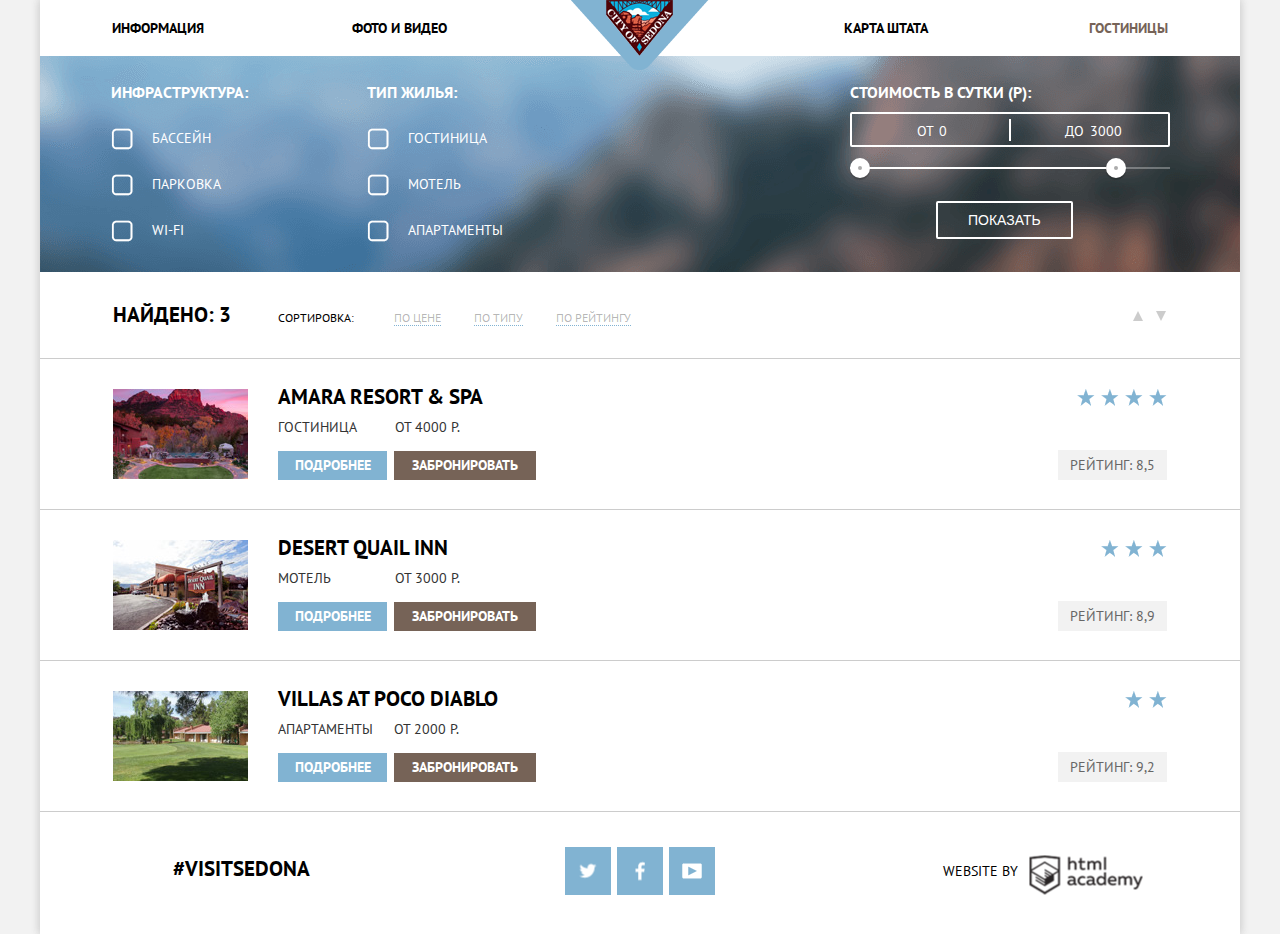
==== commit 01a7adc2: "Final" ====
--- a/catalog.html
+++ b/catalog.html
@@ -102,7 +102,7 @@
               <a class= "hotel-name" href="#">Amara resort & spa</a>
               <div class="article-text">
                 <div class="article-info">Гостиница</div>
-                <div class="article-price">От 4000 р.</div>
+                <div class="article-price-amara">От 4000 р.</div>
               </div>
               <div class="btn">
                 <a class="more-btn" href="#">Подробнее</a>
@@ -131,7 +131,7 @@
               <a class= "hotel-name" href="#">Desert quail inn</a>
               <div class="article-text">
                 <div class="article-info">Мотель</div>
-                <div class="article-price">От 3000 р.</div>
+                <div class="article-price-desert">От 3000 р.</div>
               </div>
               <div class="btn">
                 <a class="more-btn" href="#">Подробнее</a>
@@ -159,7 +159,7 @@
               <a class= "hotel-name" href="#">Villas at poco diablo</a>
               <div class="article-text">
                 <div class="article-info">Апартаменты</div>
-                <div class="article-price">От 2000 р.</div>
+                <div class="article-price-villas">От 2000 р.</div>
               </div>
               <div class="btn">
                 <a class="more-btn" href="#">Подробнее</a>
@@ -180,7 +180,7 @@
       </div>
     </main>
     <footer class="container">
-      <div class="footer-main">
+      <div class="footer-main clearfix">
         <section class="hashtag">
           <span>#Visitsedona</span>
         </section>
--- a/css/style.css
+++ b/css/style.css
@@ -33,9 +33,8 @@
 }
 
 .main-navigation {
-    margin-left: 73px;
-    margin-right: 73px;
-    min-height: 56px;
+    margin-left: 72px;
+    margin-right: 72px;
 }
 
 .main-navigation ul {
@@ -67,7 +66,8 @@
 
 .navigation-element {
     min-width: 240px;
-    padding-top: 11px;
+    padding-top: 15px;
+    padding-bottom: 15px;
     list-style: none;
 }
 
@@ -88,7 +88,7 @@
   height: 70px;
   left: 50%;
   top: 0px;
-  margin-left: -64px;
+  margin-left: -69px;
 }
 
 /* Индексная */
@@ -96,14 +96,14 @@
 .promo-picture {
   background-color: rgb(129, 179,210);
   background-image: url(../img/mainphoto.jpg);
-  background-position: center -50px;
+  background-position: center -56px;
   width: 1200px;
-  height: 514px;
+  height: 508px;
 }
 
 .promo-block {
   background-color: rgb(255,255,255);
-  width: 540px;
+  width: 495px;
   margin-bottom: 50px;
   margin-top: 60px;
   margin-left: auto;
@@ -112,6 +112,7 @@
 }
 
 .promo-block h1 {
+  padding-bottom: 14px;
   font-size: 21px;
   line-height: 26px;
   color: rgb(0, 0, 0);
@@ -130,16 +131,14 @@
 
 .picture-reason {
    display: flex;
-   flex-direction: row;
 }
 
 .picture-description {
   flex-grow: 2;
-  padding-top: 40px;
+  padding-top: 47px;
   display: inline-block;
   vertical-align: middle;
   text-align: center;
-  padding-top: 40px;
   background-color: rgb(129, 179, 210);
   font-size: 14px;
   line-height: 21px;
@@ -148,8 +147,15 @@
   font-family: "PT Sans", "Arial", sans-serif;
 }
 
+.picture-number {
+  padding-top: 21px;
+  padding-bottom: 7px;
+}
+
 .picture-header {
   display: inline-block;
+  padding: 0;
+  margin: 0;
   width: 140px;
   font-size: 21px;
   line-height: 21px;
@@ -176,10 +182,9 @@
 
 .reason-list {
   display: flex;
-  flex-direction: row;
   justify-content: space-around;
-  align-items: center;
-  min-height: 331px;
+  padding-top: 58px;
+  padding-bottom: 78px;
 }
 
 .reason-point {
@@ -187,7 +192,10 @@
   text-align: center;
 }
 
-.reason-point h2 {
+.reason-header {
+  display: block;
+  padding-top: 6px;
+  padding-bottom: 8px;
   font-size: 21px;
   line-height: 21px;
   color: rgb(0, 0, 0);
@@ -203,11 +211,10 @@
 
 .picture-description-reverse {
   flex-grow: 2;
-  padding-top: 40px;
+  padding-top: 29px;
   display: inline-block;
   vertical-align: middle;
   text-align: center;
-  padding-top: 40px;
   background-color: rgb(129, 179, 210);
   font-size: 14px;
   line-height: 21px;
@@ -227,9 +234,14 @@
   font-family: "PT Sans", "Arial", sans-serif;
 }
 
+.picture-number-reverse {
+  padding-top: 6px;
+  padding-bottom: 7px;
+}
+
 .picture-text-reverse {
   display: inline-block;
-  width: 340px;
+  width: 314px;
   font-size: 14px;
   line-height: 21px;
   color: rgb(255, 255, 255);
@@ -240,10 +252,9 @@
 
 .reason-list-nopicture {
   display: flex;
-  flex-direction: row;
   justify-content: space-around;
-  align-items: center;
-  min-height: 257px;
+  padding-top: 30px;
+  padding-bottom: 47px;
   background-color: rgb(238, 238, 238);
 }
 
@@ -252,8 +263,13 @@
   text-align: center;
 }
 
-.reason-point-nopicture h2 {
-  display: inline-block;
+.reason-point-nopicture div {
+  padding-bottom: 7px;
+}
+
+.reason-header-nopicture {
+  display: inline-block;
+  padding-bottom: 6px;
   max-width: 130px;
   text-align: center;
   font-size: 21px;
@@ -277,7 +293,7 @@
    width: 500px;
 }
 
-.if-interest-content span {
+.main-question {
   font-size: 30px;
   line-height: 24px;
   color: rgb(0, 0, 0);
@@ -286,8 +302,8 @@
   font-family: "PT Sans", "Arial", sans-serif;
 }
 
-.if-interest-content p {
-  padding-top: 20px;
+.main-answer {
+  padding-top: 17px;
   font-size: 14px;
   line-height: 21px;
   color: rgb(51, 51, 51);
@@ -297,7 +313,7 @@
 }
 
 .search-open {
-  padding-top: 40px;
+  padding-top: 35px;
 }
 
 .search-name {
@@ -329,7 +345,7 @@
   background-color: rgb(255, 255, 255);
   position: absolute;
   left: 315px;
-  top: 0px;
+  top: -3px;
   box-shadow:
     1px 0px 8px lightgrey,
     -1px 0px 8px lightgrey,
@@ -340,22 +356,22 @@
   text-align: left;
   font-size: 0px;
   padding-top: 56px;
-  padding-left: 54px;
+  padding-left: 57px;
   padding-right: 54px;
-  padding-bottom: 56px;
+  padding-bottom: 55px;
 }
 
 .search-first-row {
-  padding-bottom: 32px;
+  padding-bottom: 31px;
 }
 
 .search-second-row {
-  padding-bottom: 32px;
+  padding-bottom: 30px;
 }
 
 .search-third-row {
   display: inline-block;
-  padding-bottom: 56px;
+  padding-bottom: 54px;
 }
 
 .search-fourth-row {
@@ -365,10 +381,10 @@
 .search-first-row input {
   padding: 0;
   margin: 0;
-  padding-left: 14px;
+  padding-left: 15px;
   width: 296px;
-  height: 38px;
-  padding-right: 38px;
+  height: 35px;
+  padding-right: 35px;
 	background: rgb(242, 242, 242);
   box-shadow: none;
   border: none;
@@ -385,11 +401,10 @@
   width: 292px;
 }
 
-
 .calendar {
   position: absolute;
   display: inline-block;
-  right: 57px;
+  right: 54px;
   width: 39px;
   height: 38px;
   border: 0;
@@ -405,6 +420,7 @@
   transform: translate(-50%, -50%);
   background-image: url(../img/sprite.png);
   background-repeat: no-repeat;
+  cursor: pointer;
 }
 
 .calendar-first::before {
@@ -446,10 +462,10 @@
 .search-second-row input {
   padding: 0;
   margin: 0;
-  padding-left: 14px;
+  padding-left: 15px;
   width: 296px;
   height: 38px;
-  padding-right: 38px;
+  padding-right: 37px;
 	background: rgb(242, 242, 242);
   box-shadow: none;
   border: none;
@@ -470,7 +486,7 @@
   padding: 0;
   margin: 0;
   padding-left: 55px;
-  padding-right: 40px;
+  padding-right: 35px;
 	width: 25px;
   height: 38px;
 	background: rgb(242, 242, 242);
@@ -495,7 +511,7 @@
 .search-fourth-row .plus-button {
   position: absolute;
   display: inline-block;
-  right: 56px;
+  right: 53px;
   width: 39px;
   height: 38px;
   border: 0;
@@ -565,7 +581,7 @@
   padding: 0;
   margin: 0;
   padding-left: 55px;
-  padding-right: 40px;
+  padding-right: 35px;
 	width: 25px;
   height: 38px;
 	background: rgb(242, 242, 242);
@@ -574,7 +590,7 @@
 }
 
 .search-first-row label {
-  padding-right: 19px;
+  padding-right: 22px;
   position: relative;
   font-size: 14px;
   line-height: 26px;
@@ -586,7 +602,7 @@
 
 .search-second-row label {
   position: relative;
-  padding-right: 16px;
+  padding-right: 17px;
   font-size: 14px;
   line-height: 26px;
   color: rgb(0, 0, 0);
@@ -596,7 +612,7 @@
 }
 
 .search-third-row label {
-  padding-right: 37px;
+  padding-right: 40px;
   position: relative;
   font-size: 14px;
   line-height: 26px;
@@ -607,9 +623,8 @@
 }
 
 .search-fourth-row label {
-  padding-right: 20px;
-  padding-left: 48px;
-  padding-right: 20px;
+  padding-right: 26px;
+  padding-left: 51px;
   position: relative;
   font-size: 14px;
   line-height: 26px;
@@ -672,9 +687,9 @@
 }
 
 .search-form-small {
-  padding-top: 20px;
-  padding-bottom: 20px;
-  padding-left: 70px;
+  padding-top: 26px;
+  padding-bottom: 6px;
+  padding-left: 71px;
   padding-right: 70px;
 }
 
@@ -692,7 +707,7 @@
 
 .search-form-small-middle {
   float: left;
-  margin-left: 100px;
+  margin-left: 119px;
 }
 
 .search-form-small-right {
@@ -702,7 +717,7 @@
 .minor-header-form {
   padding: 0;
   margin: 0;
-  padding-bottom: 20px;
+  padding-bottom: 25px;
   font-size: 16px;
   line-height: 21px;
   color: rgb(255, 255, 255);
@@ -712,7 +727,8 @@
 }
 
 .search-form-small-left label {
-  padding-bottom: 20px;
+  padding-bottom: 25px;
+  padding-left: 11px;
   margin-left: 30px;
   font-size: 14px;
   line-height: 21px;
@@ -723,7 +739,8 @@
 }
 
 .search-form-small-middle label {
-  padding-bottom: 20px;
+  padding-bottom: 25px;
+  padding-left: 11px;
   margin-left: 30px;
   font-size: 14px;
   line-height: 21px;
@@ -765,7 +782,7 @@
 }
 
 .filter-range {
-  width: 330px;
+  width: 320px;
   color: rgb(255, 255, 255);
   text-transform: uppercase;
 }
@@ -779,7 +796,7 @@
 
 .price-controls {
   position: relative;
-  height: 36px;
+  height: 31px;
   margin-bottom: 20px;
   border: 2px solid rgb(255, 255, 255);
   border-radius: 2px;
@@ -800,14 +817,14 @@
 .price-controls label {
   display: inline-block;
   font-size: 14px;
-  line-height: 38px;
+  line-height: 32px;
   vertical-align: top;
   cursor: pointer;
 }
 
 .price-controls .min-price,
 .price-controls .max-price {
-  width: 90px;
+  width: 83px;
   padding-left: 65px;
 }
 
@@ -863,8 +880,8 @@
 
 .btn-transparent {
   display: block;
-  margin: 0 auto;
-  padding: 6px 35px;
+  margin-left: 86px;
+  padding: 7px 30px;
   font-size: 14px;
   line-height: 20px;
   color: rgb(255, 255, 255);
@@ -881,9 +898,9 @@
 }
 
 .search-result {
-  padding-top: 20px;
+  padding-top: 30px;
   padding-bottom: 20px;
-  border-bottom: 1px solid grey;
+  border-bottom: 1px solid rgb(204, 204, 204);
   position: relative;
   font-size: 0;
 }
@@ -903,7 +920,7 @@
   margin: 0;
   padding: 0;
   display: inline-block;
-  margin-right: 50px;
+  margin-right: 47px;
   vertical-align: baseline;
   font-size: 21px;
   line-height: 26px;
@@ -978,8 +995,8 @@
 .down-button::before {
   content: "";
   position: absolute;
-  right: 78px;
-  top: 35px;
+  right: 74px;
+  top: 39px;
   width: 0;
 	height: 0;
 	border-left: 5px solid transparent;
@@ -1022,8 +1039,8 @@
 .up-button::before {
   content: "";
   position: absolute;
-  right: 99px;
-  top: 35px;
+  right: 97px;
+  top: 39px;
   width: 0;
 	height: 0;
 	border-left: 5px solid transparent;
@@ -1056,9 +1073,9 @@
 }
 
 .hotel-type {
-  padding-top: 20px;
-  padding-bottom: 20px;
-  border-bottom: 1px solid grey;
+  padding-top: 25px;
+  padding-bottom: 24px;
+  border-bottom: 1px solid rgb(204, 204, 204);
 }
 
 .left-article-type {
@@ -1080,7 +1097,7 @@
   display: block;
   margin: 0;
   padding: 0;
-  padding-bottom: 9px;
+  padding-bottom: 7px;
   text-decoration: none;
   font-size: 21px;
   line-height: 26px;
@@ -1100,27 +1117,39 @@
 }
 
 .article-text {
-  padding-bottom: 10px;
+  padding-bottom: 13px;
 }
 
 .article-info {
   display: inline-block;
   text-align: left;
-  padding-right: 10px;
-}
-
-.article-price {
+}
+
+.article-price-amara {
   display: inline-block;
   text-align: right;
+  padding-left: 34px;
+}
+
+.article-price-desert {
+  display: inline-block;
+  text-align: right;
+  padding-left: 60px;
+}
+
+.article-price-villas {
+  display: inline-block;
+  text-align: right;
+  padding-left: 17px;
 }
 
 .more-btn {
   text-decoration: none;
   display: inline-block;
-  margin-right: 5px;
-  width: 120px;
+  margin-right: 3px;
+  width: 109px;
   height: 25px;
-  background-color: rgba(129, 179, 210);
+  background-color: rgb(129, 179, 210);
   text-align: center;
   vertical-align: middle;
   padding-top: 4px;
@@ -1145,15 +1174,15 @@
 .book-btn {
   text-decoration: none;
   display: inline-block;
-  width: 150px;
+  width: 142px;
   height: 25px;
-  background-color: rgba(118, 99, 87);
+  background-color: rgb(118, 99, 87);
   text-align: center;
   vertical-align: middle;
   padding-top: 4px;
   font-size: 14px;
   line-height: 21px;
-  color: rgba(255, 255, 255);
+  color: rgb(255, 255, 255);
   font-weight: bold;
   text-transform: uppercase;
   font-family: "PT Sans", "Arial", sans-serif;
@@ -1172,18 +1201,17 @@
 .right-article-type {
   float: right;
   margin-right: 73px;
-
 }
 
 .rate {
   margin-top: 30px;
   display: inline-block;
-  width: 100px;
+  width: 109px;
   height: 25px;
   background-color: rgb(242, 242, 242);
   text-align: center;
   vertical-align: middle;
-  padding-top: 4px;
+  padding-top: 5px;
   font-size: 14px;
   line-height: 21px;
   color: rgb(102, 102, 102);
@@ -1217,11 +1245,9 @@
 /*Футер*/
 
 .footer-main {
-  min-height: 120px;
-  display: flex;
-  flex-direction: row;
-  justify-content: space-around;
-  align-items: center;
+  padding-top: 35px;
+  padding-bottom: 30px;
+  font-size: 0;
 }
 
 .footer-opacity {
@@ -1232,9 +1258,12 @@
 }
 
 .hashtag {
-  flex-basis: 220px;
+  float: left;
+  width: 300px;
   padding: 0;
   margin: 0;
+  padding-top: 9px;
+  margin-left: 133px;
   font-size: 21px;
   line-height: 26px;
   color: rgb(0, 0, 0);
@@ -1243,16 +1272,24 @@
   font-family: "PT Sans", "Arial", sans-serif;
 }
 
+.footer-social {
+  float: left;
+  width: 300px;
+  padding-bottom: 9px;
+  margin-left: 92px;
+}
+
 .footer-copyright {
-  display: flex;
-  flex-direction: row;
-  justify-content: center;
-  align-items: center;
+  float: right;
+  width: 300px;
+  padding-top: 6px;
 }
 
 .html-academy {
   display: inline-block;
-  padding-right: 10px;
+  padding-right: 8px;
+  padding-left: 3px;
+  padding-top: 5px;
   font-size: 14px;
   line-height: 26px;
   color: rgb(0, 0, 0);
@@ -1300,6 +1337,7 @@
 
 .social-btn {
   display: inline-block;
+  margin-right: 6px;
   width: 46px;
   height: 48px;
   font-size: 0;
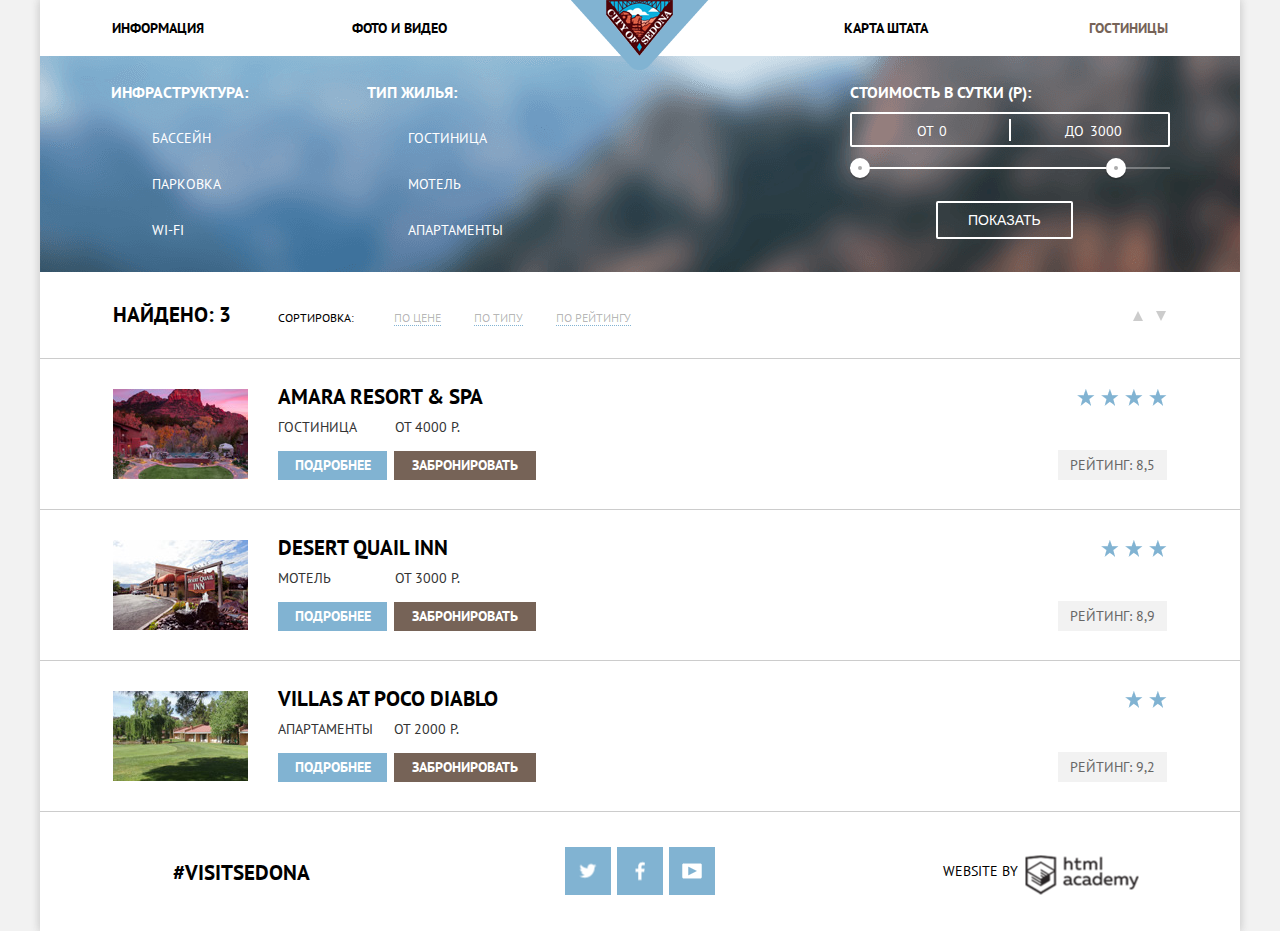
==== commit c56621ee: "Small fixes" ====
--- a/catalog.html
+++ b/catalog.html
@@ -9,193 +9,193 @@
   </head>
   <body>
     <div class="wrapper">
-    <header class="main-header">
-      <div class="container">
-        <nav class="main-navigation">
-          <ul class="clearfix">
-            <li class="navigation-element left-navigation">
-              <a href="#">Информация</a>
-            </li>
-            <li class="navigation-element left-navigation">
-              <a href="#">Фото и видео</a>
-            </li>
-            <li class="navigation-element right-navigation active">
-              <a>Гостиницы</a>
-            </li>
-            <li class="navigation-element right-navigation">
-              <a href="#">Карта штата</a>
-          </ul>
-        </nav>
-        <a class="index-logo" href="index.html">
-          <img src="img/logo.png" alt="Седона">
-        </a>
-      </div>
-    </header>
-    <main class="container">
-      <div class="search-form-small-block">
-        <form class="search-form-small clearfix" action="#" method="post">
-          <div class="search-form-small-basis search-form-small-left">
-            <h2 class="minor-header-form">Инфраструктура:</h2>
-            <input type="checkbox" name="pool" id="pool">
-            <label for="pool">Бассейн</label>
-            <input type="checkbox" name="parking" id="parking">
-            <label for="parking">Парковка</label>
-            <input type="checkbox" name="wi-fi" id="wi-fi">
-            <label for="wi-fi">Wi-fi</label>
+      <header class="main-header">
+        <div class="container">
+          <nav class="main-navigation">
+            <ul class="clearfix">
+              <li class="navigation-element left-navigation">
+                <a href="#">Информация</a>
+              </li>
+              <li class="navigation-element left-navigation">
+                <a href="#">Фото и видео</a>
+              </li>
+              <li class="navigation-element right-navigation active">
+                <a>Гостиницы</a>
+              </li>
+              <li class="navigation-element right-navigation">
+                <a href="#">Карта штата</a>
+            </ul>
+          </nav>
+          <a class="index-logo" href="index.html">
+            <img src="img/logo.png" alt="Седона">
+          </a>
+        </div>
+      </header>
+      <main class="container">
+        <div class="search-form-small-block">
+          <form class="search-form-small clearfix" action="#" method="post">
+            <div class="search-form-small-basis search-form-small-left">
+              <h2 class="minor-header-form">Инфраструктура:</h2>
+              <input type="checkbox" name="pool" id="pool">
+              <label for="pool">Бассейн</label>
+              <input type="checkbox" name="parking" id="parking">
+              <label for="parking">Парковка</label>
+              <input type="checkbox" name="wi-fi" id="wi-fi">
+              <label for="wi-fi">Wi-fi</label>
+            </div>
+            <div class="search-form-small-basis search-form-small-middle">
+              <h2 class="minor-header-form">Тип жилья:</h2>
+              <input type="checkbox" name="hotel" id="hotel">
+              <label for="hotel">Гостиница</label>
+              <input type="checkbox" name="motel" id="motel">
+              <label for="motel">Мотель</label>
+              <input type="checkbox" name="apartments" id="apartments">
+              <label for="apartments">Апартаменты</label>
+            </div>
+            <div class="search-form-small-basis search-form-small-right">
+              <div class="filter-range">
+                <div class="filter-range-title">Стоимость в сутки (р):</div>
+                <div class="price-controls">
+                  <label class="min-price">от <input type="text" name="min-price" value="0"></label>
+                  <label class="max-price">до <input type="text" name="max-price" value="3000"></label>
+                </div>
+                <div class="range-controls">
+                  <div class="scale">
+                    <div class="bar"></div>
+                  </div>
+                  <div class="range-toggle range-toggle-min"></div>
+                  <div class="range-toggle range-toggle-max"></div>
+                </div>
+                <button class="btn-transparent" type="submit">Показать</button>
+              </div>
+            </div>
+          </form>
+        </div>
+        <div class="search-result clearfix">
+          <div class="search-result-left">
+            <span class= "search-found">Найдено: 3</span>
+            <span class="sorting-header">Сортировка:</span>
+            <ul class= "sorting">
+              <li class="sorting-element">
+                <a href="#">По цене</a>
+              </li>
+              <li class="sorting-element">
+                <a href="#">По типу</a>
+              </li>
+              <li class= "sorting-element">
+                <a href="#">По рейтингу</a>
+              </li>
+            </ul>
           </div>
-          <div class="search-form-small-basis search-form-small-middle">
-            <h2 class="minor-header-form">Тип жилья:</h2>
-            <input type="checkbox" name="hotel" id="hotel">
-            <label for="hotel">Гостиница</label>
-            <input type="checkbox" name="motel" id="motel">
-            <label for="motel">Мотель</label>
-            <input type="checkbox" name="apartments" id="apartments">
-            <label for="apartments">Апартаменты</label>
+          <div class="search-result-right clearfix">
+            <a class="down-button" href="#">Вниз</a>
+            <a class="up-button" href="#">Вверх</a>
           </div>
-          <div class="search-form-small-basis search-form-small-right">
-            <div class="filter-range">
-              <div class="filter-range-title">Стоимость в сутки (р):</div>
-              <div class="price-controls">
-                <label class="min-price">от <input type="text" name="min-price" value="0"></label>
-                <label class="max-price">до <input type="text" name="max-price" value="3000"></label>
-              </div>
-              <div class="range-controls">
-                <div class="scale">
-                  <div class="bar"></div>
-                </div>
-                <div class="range-toggle range-toggle-min"></div>
-                <div class="range-toggle range-toggle-max"></div>
-              </div>
-              <button class="btn-transparent" type="submit">Показать</button>
-            </div>
-          </div>
-        </form>
-      </div>
-      <div class="search-result clearfix">
-        <div class="search-result-left">
-          <span class= "search-found">Найдено: 3</span>
-          <span class="sorting-header">Сортировка:</span>
-          <ul class= "sorting">
-            <li class="sorting-element">
-              <a href="#">По цене</a>
-            </li>
-            <li class="sorting-element">
-              <a href="#">По типу</a>
-            </li>
-            <li class= "sorting-element">
-              <a href="#">По рейтингу</a>
-            </li>
-          </ul>
-        </div>
-        <div class="search-result-right clearfix">
-          <a class="down-button" href="#">Вниз</a>
-          <a class="up-button" href="#">Вверх</a>
-        </div>
-      </div>
-      <div class="search-show">
-        <article class="hotel-type clearfix">
-          <div class="left-article-type clearfix">
-            <div class="hotel-image">
-              <img class="article-img" src="img/hotel3.jpg" alt="Фото">
-            </div>
-            <div class="hotel-description">
-              <a class= "hotel-name" href="#">Amara resort & spa</a>
-              <div class="article-text">
-                <div class="article-info">Гостиница</div>
-                <div class="article-price-amara">От 4000 р.</div>
-              </div>
-              <div class="btn">
-                <a class="more-btn" href="#">Подробнее</a>
-                <a class="book-btn" href="#">Забронировать</a>
-              </div>
-            </div>
-          </div>
-          <div class="right-article-type">
-            <div class="stars-block">
-              <ul class="stars-list">
-                <li></li>
-                <li></li>
-                <li></li>
-                <li></li>
-              </ul>
-            </div>
-            <span class="rate">Рейтинг: 8,5</span>
-          </div>
-        </article>
-        <article class="hotel-type clearfix">
-          <div class="left-article-type clearfix">
-            <div class ="hotel-image">
-              <img class="article-img" src="img/hotel2.jpg" alt="Фото">
-            </div>
-            <div class="hotel-description">
-              <a class= "hotel-name" href="#">Desert quail inn</a>
-              <div class="article-text">
-                <div class="article-info">Мотель</div>
-                <div class="article-price-desert">От 3000 р.</div>
-              </div>
-              <div class="btn">
-                <a class="more-btn" href="#">Подробнее</a>
-                <a class="book-btn" href="#">Забронировать</a>
-              </div>
-            </div>
-          </div>
-          <div class="right-article-type">
-            <div class="stars-block">
-              <ul class="stars-list">
-                <li></li>
-                <li></li>
-                <li></li>
-              </ul>
-            </div>
-            <span class="rate">Рейтинг: 8,9</span>
-          </div>
-        </article>
-        <article class="hotel-type clearfix">
-          <div class="left-article-type clearfix">
-            <div class="hotel-image">
-              <img class="article-img" src="img/hotel1.jpg" alt="Фото">
-            </div>
-            <div class="hotel-description">
-              <a class= "hotel-name" href="#">Villas at poco diablo</a>
-              <div class="article-text">
-                <div class="article-info">Апартаменты</div>
-                <div class="article-price-villas">От 2000 р.</div>
-              </div>
-              <div class="btn">
-                <a class="more-btn" href="#">Подробнее</a>
-                <a class="book-btn" href="#">Забронировать</a>
-              </div>
-            </div>
-          </div>
-          <div class="right-article-type">
-            <div class="stars-block">
-              <ul class="stars-list">
-                <li></li>
-                <li></li>
-              </ul>
-            </div>
-            <span class="rate">Рейтинг: 9,2</span>
-          </div>
-        </article>
-      </div>
-    </main>
-    <footer class="container">
-      <div class="footer-main clearfix">
-        <section class="hashtag">
-          <span>#Visitsedona</span>
-        </section>
-        <section class="footer-social">
-          <a class="social-btn social-btn-twitter" href="#">Twitter</a>
-          <a class="social-btn social-btn-facebook" href="#">Facebook</a>
-          <a class="social-btn social-btn-youtube" href="#">Youtube</a>
-        </section>
-        <section class="footer-copyright">
-          <span class="html-academy">Website by</span>
-          <a class="copyright-img link-img" href="https://htmlacademy.ru">
-          </a>
-        </section>
-      </div>
-    </footer>
-  </div>
+        </div>
+        <div class="search-show">
+          <article class="hotel-type clearfix">
+            <div class="left-article-type clearfix">
+              <div class="hotel-image">
+                <img class="article-img" src="img/hotel3.jpg" alt="Фото">
+              </div>
+              <div class="hotel-description">
+                <a class= "hotel-name" href="#">Amara resort & spa</a>
+                <div class="article-text">
+                  <div class="article-info">Гостиница</div>
+                  <div class="article-price-amara">От 4000 р.</div>
+                </div>
+                <div class="btn">
+                  <a class="more-btn" href="#">Подробнее</a>
+                  <a class="book-btn" href="#">Забронировать</a>
+                </div>
+              </div>
+            </div>
+            <div class="right-article-type">
+              <div class="stars-block">
+                <ul class="stars-list">
+                  <li></li>
+                  <li></li>
+                  <li></li>
+                  <li></li>
+                </ul>
+              </div>
+              <span class="rate">Рейтинг: 8,5</span>
+            </div>
+          </article>
+          <article class="hotel-type clearfix">
+            <div class="left-article-type clearfix">
+              <div class ="hotel-image">
+                <img class="article-img" src="img/hotel2.jpg" alt="Фото">
+              </div>
+              <div class="hotel-description">
+                <a class= "hotel-name" href="#">Desert quail inn</a>
+                <div class="article-text">
+                  <div class="article-info">Мотель</div>
+                  <div class="article-price-desert">От 3000 р.</div>
+                </div>
+                <div class="btn">
+                  <a class="more-btn" href="#">Подробнее</a>
+                  <a class="book-btn" href="#">Забронировать</a>
+                </div>
+              </div>
+            </div>
+            <div class="right-article-type">
+              <div class="stars-block">
+                <ul class="stars-list">
+                  <li></li>
+                  <li></li>
+                  <li></li>
+                </ul>
+              </div>
+              <span class="rate">Рейтинг: 8,9</span>
+            </div>
+          </article>
+          <article class="hotel-type clearfix">
+            <div class="left-article-type clearfix">
+              <div class="hotel-image">
+                <img class="article-img" src="img/hotel1.jpg" alt="Фото">
+              </div>
+              <div class="hotel-description">
+                <a class= "hotel-name" href="#">Villas at poco diablo</a>
+                <div class="article-text">
+                  <div class="article-info">Апартаменты</div>
+                  <div class="article-price-villas">От 2000 р.</div>
+                </div>
+                <div class="btn">
+                  <a class="more-btn" href="#">Подробнее</a>
+                  <a class="book-btn" href="#">Забронировать</a>
+                </div>
+              </div>
+            </div>
+            <div class="right-article-type">
+              <div class="stars-block">
+                <ul class="stars-list">
+                  <li></li>
+                  <li></li>
+                </ul>
+              </div>
+              <span class="rate">Рейтинг: 9,2</span>
+            </div>
+          </article>
+        </div>
+      </main>
+      <footer class="container">
+        <div class="footer-main clearfix">
+          <section class="hashtag">
+            <span>#Visitsedona</span>
+          </section>
+          <section class="footer-social">
+            <a class="social-btn social-btn-twitter" href="#">Twitter</a>
+            <a class="social-btn social-btn-facebook" href="#">Facebook</a>
+            <a class="social-btn social-btn-youtube" href="#">Youtube</a>
+          </section>
+          <section class="footer-copyright">
+            <span class="html-academy">Website by</span>
+            <a class="copyright-img link-img" href="https://htmlacademy.ru/intensive/htmlcss">
+            </a>
+          </section>
+        </div>
+      </footer>
+    </div>
   </body>
 </html>
--- a/css/style.css
+++ b/css/style.css
@@ -1,40 +1,41 @@
 body {
   margin: 0;
   padding: 0;
-  min-width: 1200px;
-  font-size: 14px;
-  line-height: 21px;
+  font-family: "PT Sans", "Arial", sans-serif;
+  font-size: 14px;
+  line-height: 21px;
+  font-weight: normal;
+  text-transform: uppercase;
   color: rgb(51, 51, 51);
-  font-weight: normal;
-  text-transform: uppercase;
-  font-family: "PT Sans", "Arial", sans-serif;
   background-color: rgb(242, 242, 242);
 }
 
 .wrapper {
+  width: 1200px;
+  margin: 0 auto;
   box-shadow:
     1px 0px 8px lightgrey,
     -1px 0px 8px lightgrey;
+}
+
+.container {
+  position: relative;
   width: 1200px;
   margin: 0 auto;
-}
-
-.container {
-    width: 1200px;
-    margin: 0 auto;
-    position: relative;
-    background-color: rgb(255, 255, 255);
+  background-color: rgb(255, 255, 255);
 }
 
 .clearfix::after {
-    display: table;
-    content: "";
-    clear: both;
-}
+  display: table;
+  content: "";
+  clear: both;
+}
+
+/*Хедер*/
 
 .main-navigation {
-    margin-left: 72px;
-    margin-right: 72px;
+  margin-left: 72px;
+  margin-right: 72px;
 }
 
 .main-navigation ul {
@@ -43,13 +44,13 @@
 }
 
 .main-navigation a {
+  font-family: "PT Sans", "Arial", sans-serif;
+  font-size: 14px;
+  line-height: 26px;
+  font-weight: bold;
+  text-transform: uppercase;
   text-decoration: none;
-  font-size: 14px;
-  line-height: 26px;
-  color: rgb(0, 0, 0);
-  font-weight: bold;
-  text-transform: uppercase;
-  font-family: "PT Sans", "Arial", sans-serif;
+  color: rgb(0, 0, 0);
 }
 
 .main-navigation a:focus {
@@ -65,68 +66,68 @@
 }
 
 .navigation-element {
-    min-width: 240px;
-    padding-top: 15px;
-    padding-bottom: 15px;
-    list-style: none;
+  min-width: 240px;
+  padding-top: 15px;
+  padding-bottom: 15px;
+  list-style: none;
 }
 
 .left-navigation {
-    float: left;
-    text-align: left;
+  float: left;
+  text-align: left;
 }
 
 .right-navigation {
-    float: right;
-    text-align: right;
+  float: right;
+  text-align: right;
 }
 
 .index-logo {
   position: absolute;
   z-index: 2;
+  left: 50%;
+  top: 0px;
   width: 138px;
   height: 70px;
-  left: 50%;
-  top: 0px;
   margin-left: -69px;
 }
 
 /* Индексная */
 
 .promo-picture {
-  background-color: rgb(129, 179,210);
-  background-image: url(../img/mainphoto.jpg);
-  background-position: center -56px;
   width: 1200px;
   height: 508px;
+  background-position: center -56px;
+  background-image: url(../img/mainphoto.jpg);
+  background-color: rgb(129, 179,210);
 }
 
 .promo-block {
-  background-color: rgb(255,255,255);
   width: 495px;
+  margin-top: 60px;
   margin-bottom: 50px;
-  margin-top: 60px;
   margin-left: auto;
   margin-right: auto;
   text-align: center;
+  background-color: rgb(255,255,255);
 }
 
 .promo-block h1 {
   padding-bottom: 14px;
+  font-family: "PT Sans", "Arial", sans-serif;
   font-size: 21px;
   line-height: 26px;
-  color: rgb(0, 0, 0);
-  font-weight: bold;
-  text-transform: uppercase;
-  font-family: "PT Sans", "Arial", sans-serif;
+  font-weight: bold;
+  text-transform: uppercase;
+  color: rgb(0, 0, 0);
 }
 
 .promo-speech {
+  font-family: "PT Sans", "Arial", sans-serif;
   font-size: 14px;
   line-height: 26px;
+  text-transform: uppercase;
   color: rgb(51, 51, 51);
-  text-transform: uppercase;
-  font-family: "PT Sans", "Arial", sans-serif;
 }
 
 .picture-reason {
@@ -135,16 +136,16 @@
 
 .picture-description {
   flex-grow: 2;
+  display: inline-block;
+  vertical-align: middle;
   padding-top: 47px;
-  display: inline-block;
-  vertical-align: middle;
+  font-family: "PT Sans", "Arial", sans-serif;
+  font-size: 14px;
+  line-height: 21px;
+  text-transform: uppercase;
   text-align: center;
   background-color: rgb(129, 179, 210);
-  font-size: 14px;
-  line-height: 21px;
-  color: rgb(255, 255, 255);
-  text-transform: uppercase;
-  font-family: "PT Sans", "Arial", sans-serif;
+  color: rgb(255, 255, 255);
 }
 
 .picture-number {
@@ -154,26 +155,26 @@
 
 .picture-header {
   display: inline-block;
+  width: 140px;
   padding: 0;
   margin: 0;
-  width: 140px;
+  font-family: "PT Sans", "Arial", sans-serif;
   font-size: 21px;
   line-height: 21px;
-  color: rgb(255, 255, 255);
-  font-weight: bold;
-  text-transform: uppercase;
-  font-family: "PT Sans", "Arial", sans-serif;
+  font-weight: bold;
+  text-transform: uppercase;
+  color: rgb(255, 255, 255);
 }
 
 .picture-text {
   display: inline-block;
   width: 300px;
-  font-size: 14px;
-  line-height: 21px;
-  color: rgb(255, 255, 255);
+  font-family: "PT Sans", "Arial", sans-serif;
+  font-size: 14px;
+  line-height: 21px;
   font-weight: normal;
   text-transform: uppercase;
-  font-family: "PT Sans", "Arial", sans-serif;
+  color: rgb(255, 255, 255);
 }
 
 .picture img {
@@ -184,7 +185,7 @@
   display: flex;
   justify-content: space-around;
   padding-top: 58px;
-  padding-bottom: 78px;
+  padding-bottom: 82px;
 }
 
 .reason-point {
@@ -196,31 +197,40 @@
   display: block;
   padding-top: 6px;
   padding-bottom: 8px;
+  font-family: "PT Sans", "Arial", sans-serif;
   font-size: 21px;
   line-height: 21px;
-  color: rgb(0, 0, 0);
-  font-weight: bold;
-  text-transform: uppercase;
-  font-family: "PT Sans", "Arial", sans-serif;
+  font-weight: bold;
+  text-transform: uppercase;
+  color: rgb(0, 0, 0);
+}
+
+.reason-point:nth-child(2) .reason-header {
+  padding-top: 10px;
+  padding-bottom: 6px;
+}
+
+.reason-point:nth-child(3) .reason-header {
+  padding-bottom: 4px;
 }
 
 .picture-reason-reverse {
-   display: flex;
-   flex-direction: row-reverse;
+  display: flex;
+  flex-direction: row-reverse;
 }
 
 .picture-description-reverse {
   flex-grow: 2;
+  display: inline-block;
+  vertical-align: middle;
   padding-top: 29px;
-  display: inline-block;
-  vertical-align: middle;
   text-align: center;
+  font-family: "PT Sans", "Arial", sans-serif;
+  font-size: 14px;
+  line-height: 21px;
+  text-transform: uppercase;
+  color: rgb(255, 255, 255);
   background-color: rgb(129, 179, 210);
-  font-size: 14px;
-  line-height: 21px;
-  color: rgb(255, 255, 255);
-  text-transform: uppercase;
-  font-family: "PT Sans", "Arial", sans-serif;
 }
 
 .picture-header-reverse {
@@ -228,10 +238,10 @@
   width: 151px;
   font-size: 21px;
   line-height: 21px;
-  color: rgb(255, 255, 255);
-  font-weight: bold;
-  text-transform: uppercase;
-  font-family: "PT Sans", "Arial", sans-serif;
+  font-family: "PT Sans", "Arial", sans-serif;
+  font-weight: bold;
+  text-transform: uppercase;
+  color: rgb(255, 255, 255);
 }
 
 .picture-number-reverse {
@@ -242,12 +252,12 @@
 .picture-text-reverse {
   display: inline-block;
   width: 314px;
-  font-size: 14px;
-  line-height: 21px;
-  color: rgb(255, 255, 255);
+  font-family: "PT Sans", "Arial", sans-serif;
+  font-size: 14px;
+  line-height: 21px;
   font-weight: normal;
   text-transform: uppercase;
-  font-family: "PT Sans", "Arial", sans-serif;
+  color: rgb(255, 255, 255);
 }
 
 .reason-list-nopicture {
@@ -269,47 +279,47 @@
 
 .reason-header-nopicture {
   display: inline-block;
+  max-width: 130px;
   padding-bottom: 6px;
-  max-width: 130px;
   text-align: center;
+  font-family: "PT Sans", "Arial", sans-serif;
   font-size: 21px;
   line-height: 21px;
-  color: rgb(0, 0, 0);
-  font-weight: bold;
-  text-transform: uppercase;
-  font-family: "PT Sans", "Arial", sans-serif;
+  font-weight: bold;
+  text-transform: uppercase;
+  color: rgb(0, 0, 0);
 }
 
 .if-interest-block {
-  min-height: 292px;
+  padding-bottom: 0px;
   background-color: rgb(255, 255, 255);
 }
 
 .if-interest-content {
-   padding-top: 52px;
+   width: 500px;
    margin-left: auto;
    margin-right: auto;
+   padding-top: 52px;
    text-align: center;
-   width: 500px;
 }
 
 .main-question {
+  font-family: "PT Sans", "Arial", sans-serif;
   font-size: 30px;
   line-height: 24px;
-  color: rgb(0, 0, 0);
-  font-weight: bold;
-  text-transform: uppercase;
-  font-family: "PT Sans", "Arial", sans-serif;
+  font-weight: bold;
+  text-transform: uppercase;
+  color: rgb(0, 0, 0);
 }
 
 .main-answer {
   padding-top: 17px;
-  font-size: 14px;
-  line-height: 21px;
+  font-family: "PT Sans", "Arial", sans-serif;
+  font-size: 14px;
+  line-height: 21px;
+  font-weight: normal;
+  text-transform: uppercase;
   color: rgb(51, 51, 51);
-  font-weight: normal;
-  text-transform: uppercase;
-  font-family: "PT Sans", "Arial", sans-serif;
 }
 
 .search-open {
@@ -318,34 +328,34 @@
 
 .search-name {
   display: block;
-  margin: 0 auto;
+  vertical-align: middle;
   width: 568px;
   min-height: 56px;
+  margin: 0 auto;
   padding-top: 30px;
-  background-color: rgb(118, 99, 87);
   text-align: center;
-  vertical-align: middle;
+  font-family: "PT Sans", "Arial", sans-serif;
   font-size: 21px;
   line-height: 26px;
-  color: rgb(255, 255, 255);
-  font-weight: bold;
-  text-transform: uppercase;
-  font-family: "PT Sans", "Arial", sans-serif;
+  font-weight: bold;
+  text-transform: uppercase;
+  color: rgb(255, 255, 255);
+  background-color: rgb(118, 99, 87);
 }
 
 .search-block {
+  position: relative;
+  width: 100%;
   min-height: 592px;
   background-image: url(../img/map.jpg);
-  width: 100%;
-  position: relative;
 }
 
 .search-basis {
+  position: absolute;
+  left: 315px;
+  top: -3px;
   width: 568px;
   background-color: rgb(255, 255, 255);
-  position: absolute;
-  left: 315px;
-  top: -3px;
   box-shadow:
     1px 0px 8px lightgrey,
     -1px 0px 8px lightgrey,
@@ -353,16 +363,16 @@
 }
 
 .search-form {
+  padding-top: 58px;
+  padding-bottom: 55px;
+  padding-left: 56px;
+  padding-right: 0px;
   text-align: left;
   font-size: 0px;
-  padding-top: 56px;
-  padding-left: 57px;
-  padding-right: 54px;
-  padding-bottom: 55px;
 }
 
 .search-first-row {
-  padding-bottom: 31px;
+  padding-bottom: 29px;
 }
 
 .search-second-row {
@@ -379,11 +389,11 @@
 }
 
 .search-first-row input {
+  width: 296px;
+  height: 38px;
+  margin: 0;
   padding: 0;
-  margin: 0;
-  padding-left: 15px;
-  width: 296px;
-  height: 35px;
+  padding-left: 12px;
   padding-right: 35px;
 	background: rgb(242, 242, 242);
   box-shadow: none;
@@ -395,28 +405,29 @@
 }
 
 .search-first-row input:focus {
+  width: 292px;
+  height: 34px;
 	background: rgb(255, 255, 255);
   border: 2px solid rgb(235, 235, 235);
-  height: 34px;
-  width: 292px;
 }
 
 .calendar {
   position: absolute;
-  display: inline-block;
   right: 54px;
+  display: inline-block;
+  vertical-align: top;
   width: 39px;
   height: 38px;
+  text-decoration: none;
+  font-size: 0;
+  background-color: transparent;
   border: 0;
-  font-size: 0;
-  text-decoration: none;
-  background-color: transparent;
-  vertical-align: top;
+  cursor: pointer;
 }
 
 .calendar::before {
+  position: absolute;
   content: "";
-  position: absolute;
   transform: translate(-50%, -50%);
   background-image: url(../img/sprite.png);
   background-repeat: no-repeat;
@@ -460,11 +471,11 @@
 }
 
 .search-second-row input {
-  padding: 0;
-  margin: 0;
-  padding-left: 15px;
   width: 296px;
   height: 38px;
+  margin: 0;
+  padding: 0;
+  padding-left: 12px;
   padding-right: 37px;
 	background: rgb(242, 242, 242);
   box-shadow: none;
@@ -476,72 +487,98 @@
 }
 
 .search-second-row input:focus {
+  width: 292px;
+  height: 34px;
   background: rgb(255, 255, 255);
   border: 2px solid rgb(235, 235, 235);
-  height: 34px;
-  width: 292px;
 }
 
 .search-third-row input {
+  width: 25px;
+  height: 38px;
+  margin: 0;
   padding: 0;
-  margin: 0;
   padding-left: 55px;
   padding-right: 35px;
-	width: 25px;
-  height: 38px;
 	background: rgb(242, 242, 242);
   box-shadow: none;
   border: none;
 }
 
+.search-third-row input:hover {
+	background: rgb(235, 235, 235);
+}
+
+.search-third-row input:focus {
+  width: 21px;
+  height: 34px;
+	background: rgb(255, 255, 255);
+  border: 2px solid rgb(235, 235, 235);
+}
+
 .search-third-row .plus-button {
   position: absolute;
-  display: inline-block;
   right: 285px;
+  display: inline-block;
+  vertical-align: top;
   width: 39px;
   height: 38px;
-  border: 0;
   font-size: 0;
   text-decoration: none;
+  border: 0;
   background-color: transparent;
+  cursor: pointer;
+}
+
+.search-fourth-row .plus-button {
+  position: absolute;
+  right: 53px;
+  display: inline-block;
   vertical-align: top;
-  cursor: pointer;
-}
-
-.search-fourth-row .plus-button {
-  position: absolute;
-  display: inline-block;
-  right: 53px;
   width: 39px;
   height: 38px;
-  border: 0;
   font-size: 0;
   text-decoration: none;
+  border: 0;
   background-color: transparent;
+  cursor: pointer;
+}
+
+.search-third-row .minus-button {
+  position: absolute;
+  right: 127px;
+  display: inline-block;
   vertical-align: top;
-  cursor: pointer;
-}
-
-.minus-button {
-  position: absolute;
-  display: inline-block;
   width: 39px;
   height: 38px;
-  border: 0;
   font-size: 0;
   text-decoration: none;
+  border: 0;
   background-color: transparent;
+  cursor: pointer;
+}
+
+.search-fourth-row .minus-button {
+  position: absolute;
+  right: 360px;
+  display: inline-block;
   vertical-align: top;
+  width: 39px;
+  height: 38px;
+  font-size: 0;
+  text-decoration: none;
+  border: 0;
+  background-color: transparent;
   cursor: pointer;
 }
 
 .minus-button::before {
+  position: absolute;
   content: "";
-  position: absolute;
+  width: 12px;
+  height: 3px;
   transform: translate(-50%, -50%);
   background-image: url(../img/sprite.png);
-  width: 12px;
-  height: 3px;
   background-position: -920px -10px;
   background-repeat: no-repeat;
 }
@@ -557,12 +594,12 @@
 }
 
 .plus-button::before {
+  position: absolute;
   content: "";
-  position: absolute;
+  width: 11px;
+  height: 11px;
   transform: translate(-50%, -50%);
   background-image: url(../img/sprite.png);
-  width: 11px;
-  height: 11px;
   background-position: -1014px -10px;
   background-repeat: no-repeat;
 }
@@ -578,74 +615,85 @@
 }
 
 .search-fourth-row input {
+  width: 25px;
+  height: 38px;
+  margin: 0;
   padding: 0;
-  margin: 0;
   padding-left: 55px;
   padding-right: 35px;
-	width: 25px;
-  height: 38px;
 	background: rgb(242, 242, 242);
   box-shadow: none;
   border: none;
 }
 
+.search-fourth-row input:hover {
+	background: rgb(235, 235, 235);
+}
+
+.search-fourth-row input:focus {
+  width: 21px;
+  height: 34px;
+	background: rgb(255, 255, 255);
+  border: 2px solid rgb(235, 235, 235);
+}
+
 .search-first-row label {
-  padding-right: 22px;
   position: relative;
+  padding-right: 24px;
+  font-family: "PT Sans", "Arial", sans-serif;
   font-size: 14px;
   line-height: 26px;
-  color: rgb(0, 0, 0);
-  font-weight: bold;
-  text-transform: uppercase;
-  font-family: "PT Sans", "Arial", sans-serif;
+  font-weight: bold;
+  text-transform: uppercase;
+  color: rgb(0, 0, 0);
 }
 
 .search-second-row label {
   position: relative;
-  padding-right: 17px;
+  padding-right: 21px;
+  font-family: "PT Sans", "Arial", sans-serif;
   font-size: 14px;
   line-height: 26px;
-  color: rgb(0, 0, 0);
-  font-weight: bold;
-  text-transform: uppercase;
-  font-family: "PT Sans", "Arial", sans-serif;
+  font-weight: bold;
+  text-transform: uppercase;
+  color: rgb(0, 0, 0);
 }
 
 .search-third-row label {
-  padding-right: 40px;
   position: relative;
+  padding-right: 39px;
+  font-family: "PT Sans", "Arial", sans-serif;
   font-size: 14px;
   line-height: 26px;
-  color: rgb(0, 0, 0);
-  font-weight: bold;
-  text-transform: uppercase;
-  font-family: "PT Sans", "Arial", sans-serif;
+  font-weight: bold;
+  text-transform: uppercase;
+  color: rgb(0, 0, 0);
 }
 
 .search-fourth-row label {
-  padding-right: 26px;
-  padding-left: 51px;
   position: relative;
+  padding-left: 54px;
+  padding-right: 25px;
+  font-family: "PT Sans", "Arial", sans-serif;
   font-size: 14px;
   line-height: 26px;
-  color: rgb(0, 0, 0);
-  font-weight: bold;
-  text-transform: uppercase;
-  font-family: "PT Sans", "Arial", sans-serif;
+  font-weight: bold;
+  text-transform: uppercase;
+  color: rgb(0, 0, 0);
 }
 
 .search-form-button input {
   width: 458px;
   height: 58px;
+  font-family: "PT Sans", "Arial", sans-serif;
+  font-size: 21px;
+  line-height: 26px;
+  font-weight: bold;
+  text-transform: uppercase;
+  color: rgb(255, 255, 255);
   background-color: rgb(129, 179, 210);
   box-shadow: none;
   border: none;
-  font-size: 21px;
-  line-height: 26px;
-  color: rgb(255, 255, 255);
-  font-weight: bold;
-  text-transform: uppercase;
-  font-family: "PT Sans", "Arial", sans-serif;
   cursor: pointer;
 }
 
@@ -654,18 +702,18 @@
 }
 
 .search-form-button input:focus {
+  color: rgba(255, 255, 255, 0.3);
   background-color: rgb(84, 150, 189);
-  color: rgba(255, 255, 255, 0.3);
 }
 
 .date-in, .date-out, .children, .adults {
   padding-left: 16px;
+  font-family: "PT Sans", "Arial", sans-serif;
   font-size: 14px;
   line-height: 26px;
-  color: rgb(0, 0, 0);
-  font-weight: bold;
-  text-transform: uppercase;
-  font-family: "PT Sans", "Arial", sans-serif;
+  font-weight: bold;
+  text-transform: uppercase;
+  color: rgb(0, 0, 0);
 }
 
 input::-moz-placeholder {
@@ -673,14 +721,14 @@
 }
 
 input::-webkit-input-placeholder {
-    color: black;
+  color: black;
 }
 
 input:-ms-input-placeholder {
-    color: black;
-}
-
-/* Начинается каталог*/
+  color: black;
+}
+
+/*Каталог*/
 
 .search-form-small-block  {
   background: grey url("../img/background.png");
@@ -715,39 +763,39 @@
 }
 
 .minor-header-form {
+  margin: 0;
   padding: 0;
-  margin: 0;
   padding-bottom: 25px;
+  font-family: "PT Sans", "Arial", sans-serif;
   font-size: 16px;
   line-height: 21px;
-  color: rgb(255, 255, 255);
-  font-weight: bold;
-  text-transform: uppercase;
-  font-family: "PT Sans", "Arial", sans-serif;
+  font-weight: bold;
+  text-transform: uppercase;
+  color: rgb(255, 255, 255);
 }
 
 .search-form-small-left label {
+  margin-left: 30px;
   padding-bottom: 25px;
   padding-left: 11px;
+  font-family: "PT Sans", "Arial", sans-serif;
+  font-size: 14px;
+  line-height: 21px;
+  font-weight: normal;
+  text-transform: uppercase;
+  color: rgb(255, 255, 255);
+}
+
+.search-form-small-middle label {
   margin-left: 30px;
-  font-size: 14px;
-  line-height: 21px;
-  color: rgb(255, 255, 255);
-  font-weight: normal;
-  text-transform: uppercase;
-  font-family: "PT Sans", "Arial", sans-serif;
-}
-
-.search-form-small-middle label {
   padding-bottom: 25px;
   padding-left: 11px;
-  margin-left: 30px;
-  font-size: 14px;
-  line-height: 21px;
-  color: rgb(255, 255, 255);
+  font-family: "PT Sans", "Arial", sans-serif;
+  font-size: 14px;
+  line-height: 21px;
   font-weight: normal;
   text-transform: uppercase;
-  font-family: "PT Sans", "Arial", sans-serif;
+  color: rgb(255, 255, 255);
 }
 
 .search-form-small-basis input[type="checkbox"] {
@@ -760,65 +808,65 @@
 }
 
 .search-form-small-basis input[type="checkbox"] + label::before {
-  content: "";
-  position: absolute;
+  position: absolute;
+  top: 0px;
+  left: -30px;
   display: block;
   width: 25px;
   height: 25px;
+  content: "";
   background: url(../img/checkboxoff.png) no-repeat;
+}
+
+.search-form-small-basis input[type="checkbox"]:checked + label::after {
+  position: absolute;
   top: 0px;
   left: -30px;
-}
-
-.search-form-small-basis input[type="checkbox"]:checked + label::after {
-  content: "";
-  position: absolute;
   display: block;
   width: 25px;
   height: 25px;
+  content: "";
   background: url(../img/checkboxon.png) no-repeat;
-  top: 0px;
-  left: -30px;
 }
 
 .filter-range {
   width: 320px;
-  color: rgb(255, 255, 255);
-  text-transform: uppercase;
+  text-transform: uppercase;
+  color: rgb(255, 255, 255);
 }
 
 .filter-range-title {
   margin-bottom: 9px;
-  font-weight: bold;
   font-size: 16px;
   line-height: 21px;
+  font-weight: bold;
 }
 
 .price-controls {
   position: relative;
   height: 31px;
   margin-bottom: 20px;
+  font-size: 0;
   border: 2px solid rgb(255, 255, 255);
   border-radius: 2px;
-  font-size: 0;
 }
 
 .price-controls::after {
-  content: "";
   position: absolute;
   top: 50%;
   left: 50%;
   width: 2px;
   height: 22px;
+  content: "";
+  transform: translate(-50%, -50%);
   background: rgb(255, 255, 255);
-  transform: translate(-50%, -50%);
 }
 
 .price-controls label {
   display: inline-block;
+  vertical-align: top;
   font-size: 14px;
   line-height: 32px;
-  vertical-align: top;
   cursor: pointer;
 }
 
@@ -832,8 +880,8 @@
   display: inline-block;
   width: 50px;
   margin: 0;
+  font: inherit;
   color: inherit;
-  font: inherit;
   background: none;
   border: none;
 }
@@ -884,8 +932,8 @@
   padding: 7px 30px;
   font-size: 14px;
   line-height: 20px;
-  color: rgb(255, 255, 255);
-  text-transform: uppercase;
+  text-transform: uppercase;
+  color: rgb(255, 255, 255);
   background: transparent;
   border: 2px solid rgb(255, 255, 255);
   border-radius: 2px;
@@ -898,11 +946,11 @@
 }
 
 .search-result {
+  position: relative;
   padding-top: 30px;
   padding-bottom: 20px;
+  font-size: 0;
   border-bottom: 1px solid rgb(204, 204, 204);
-  position: relative;
-  font-size: 0;
 }
 
 .search-result-left {
@@ -917,66 +965,66 @@
 }
 
 .search-found {
+  display: inline-block;
+  vertical-align: baseline;
+  margin: 0;
+  margin-right: 47px;
+  padding: 0;
+  font-family: "PT Sans", "Arial", sans-serif;
+  font-size: 21px;
+  line-height: 26px;
+  font-weight: bold;
+  text-transform: uppercase;
+  color: rgb(0, 0, 0);
+}
+
+.sorting-header {
+  display: inline-block;
+  vertical-align: baseline;
+  margin-right: 40px;
+  font-size: 12px;
+  line-height: 18px;
+  text-transform: uppercase;
+  color: rgb(0, 0, 0);
+}
+
+.sorting {
+  display: inline-block;
   margin: 0;
   padding: 0;
-  display: inline-block;
-  margin-right: 47px;
-  vertical-align: baseline;
-  font-size: 21px;
-  line-height: 26px;
-  color: rgb(0, 0, 0);
-  font-weight: bold;
-  text-transform: uppercase;
-  font-family: "PT Sans", "Arial", sans-serif;
-}
-
-.sorting-header {
-  display: inline-block;
-  margin-right: 40px;
-  vertical-align: baseline;
   font-size: 12px;
   line-height: 18px;
-  color: rgb(0, 0, 0);
-  text-transform: uppercase;
-}
-
-.sorting {
-    margin: 0;
-    padding: 0;
-    list-style: none;
-    display: inline-block;
-    font-size: 12px;
-    line-height: 18px;
-    text-transform: uppercase;
+  text-transform: uppercase;
+  list-style: none;
 }
 
 .sorting-element {
   display: inline-block;
+  vertical-align: baseline;
   margin-right: 30px;
-  vertical-align: baseline;
 }
 
 .sorting-element a {
+  text-decoration: none;
   color: rgba(0, 0, 0, 0.3);
+  border-bottom: 1px dotted rgb(129, 179, 210);
+}
+
+.sorting-element a:hover {
   text-decoration: none;
+  color: rgb(129, 179, 210);
   border-bottom: 1px dotted rgb(129, 179, 210);
 }
 
-.sorting-element a:hover {
+.sorting-element a:focus {
+  text-decoration: none;
+  color: rgb(0, 0, 0);
+  border: none;
+}
+
+.sorting-element a:active {
+  text-decoration: none;
   color: rgb(129, 179, 210);
-  text-decoration: none;
-  border-bottom: 1px dotted rgb(129, 179, 210);
-}
-
-.sorting-element a:focus {
-  color: rgb(0, 0, 0);
-  text-decoration: none;
-  border: none;
-}
-
-.sorting-element a:active {
-  color: rgb(129, 179, 210);
-  text-decoration: none;
   border: none;
 }
 
@@ -993,10 +1041,10 @@
 }
 
 .down-button::before {
+  position: absolute;
+  top: 39px;
+  right: 74px;
   content: "";
-  position: absolute;
-  right: 74px;
-  top: 39px;
   width: 0;
 	height: 0;
 	border-left: 5px solid transparent;
@@ -1005,24 +1053,24 @@
 }
 
 .down-button:hover::before {
-  content: "";
-  position: absolute;
+  position: absolute;
+  top: 35px;
   right: 78px;
-  top: 35px;
   width: 0;
 	height: 0;
+  content: "";
 	border-left: 5px solid transparent;
 	border-right: 5px solid transparent;
 	border-top: 10px solid rgb(0, 0, 0);
 }
 
 .down-button:focus::before {
+  position: absolute;
+  top: 35px;
+  right: 78px;
+  width: 0;
+  height: 0;
   content: "";
-  position: absolute;
-  right: 78px;
-  top: 35px;
-  width: 0;
-	height: 0;
 	border-left: 5px solid transparent;
 	border-right: 5px solid transparent;
 	border-top: 10px solid rgb(129, 179, 210);
@@ -1031,42 +1079,42 @@
 .up-button {
   float: right;
   display: block;
+  width: 20px;
   height: 25px;
-  width: 20px;
   font-size: 0;
 }
 
 .up-button::before {
+  position: absolute;
+  top: 39px;
+  right: 97px;
+  width: 0;
+  height: 0;
   content: "";
-  position: absolute;
-  right: 97px;
-  top: 39px;
-  width: 0;
-	height: 0;
 	border-left: 5px solid transparent;
 	border-right: 5px solid transparent;
 	border-bottom: 10px solid rgb(204, 204, 204);
 }
 
 .up-button:hover::before {
-  content: "";
-  position: absolute;
+  position: absolute;
+  top: 35px;
   right: 99px;
-  top: 35px;
   width: 0;
 	height: 0;
+  content: "";
 	border-left: 5px solid transparent;
 	border-right: 5px solid transparent;
 	border-bottom: 10px solid rgb(0, 0, 0);
 }
 
 .up-button:focus::before {
+  position: absolute;
+  top: 35px;
+  right: 99px;
+  width: 0;
+  height: 0;
   content: "";
-  position: absolute;
-  right: 99px;
-  top: 35px;
-  width: 0;
-	height: 0;
 	border-left: 5px solid transparent;
 	border-right: 5px solid transparent;
 	border-bottom: 10px solid rgb(129, 179, 210);
@@ -1098,13 +1146,13 @@
   margin: 0;
   padding: 0;
   padding-bottom: 7px;
-  text-decoration: none;
+  font-family: "PT Sans", "Arial", sans-serif;
   font-size: 21px;
   line-height: 26px;
-  color: rgb(0, 0, 0);
-  font-weight: bold;
-  text-transform: uppercase;
-  font-family: "PT Sans", "Arial", sans-serif;
+  font-weight: bold;
+  text-transform: uppercase;
+  text-decoration: none;
+  color: rgb(0, 0, 0);
   cursor: pointer;
 }
 
@@ -1127,38 +1175,38 @@
 
 .article-price-amara {
   display: inline-block;
+  padding-left: 34px;
   text-align: right;
-  padding-left: 34px;
 }
 
 .article-price-desert {
   display: inline-block;
+  padding-left: 60px;
   text-align: right;
-  padding-left: 60px;
 }
 
 .article-price-villas {
   display: inline-block;
+  padding-left: 17px;
   text-align: right;
-  padding-left: 17px;
 }
 
 .more-btn {
-  text-decoration: none;
-  display: inline-block;
-  margin-right: 3px;
+  display: inline-block;
+  vertical-align: middle;
   width: 109px;
   height: 25px;
+  margin-right: 3px;
+  padding-top: 4px;
+  font-family: "PT Sans", "Arial", sans-serif;
+  font-size: 14px;
+  line-height: 21px;
+  font-weight: bold;
+  text-transform: uppercase;
+  text-decoration: none;
+  text-align: center;
+  color: rgb(255, 255, 255);
   background-color: rgb(129, 179, 210);
-  text-align: center;
-  vertical-align: middle;
-  padding-top: 4px;
-  font-size: 14px;
-  line-height: 21px;
-  color: rgb(255, 255, 255);
-  font-weight: bold;
-  text-transform: uppercase;
-  font-family: "PT Sans", "Arial", sans-serif;
 }
 
 .more-btn:hover {
@@ -1172,20 +1220,20 @@
 }
 
 .book-btn {
-  text-decoration: none;
-  display: inline-block;
+  display: inline-block;
+  vertical-align: middle;
   width: 142px;
   height: 25px;
+  padding-top: 4px;
+  font-family: "PT Sans", "Arial", sans-serif;
+  font-size: 14px;
+  line-height: 21px;
+  font-weight: bold;
+  text-transform: uppercase;
+  text-align: center;
+  text-decoration: none;
+  color: rgb(255, 255, 255);
   background-color: rgb(118, 99, 87);
-  text-align: center;
-  vertical-align: middle;
-  padding-top: 4px;
-  font-size: 14px;
-  line-height: 21px;
-  color: rgb(255, 255, 255);
-  font-weight: bold;
-  text-transform: uppercase;
-  font-family: "PT Sans", "Arial", sans-serif;
 }
 
 .book-btn:hover {
@@ -1204,40 +1252,40 @@
 }
 
 .rate {
-  margin-top: 30px;
-  display: inline-block;
+  display: inline-block;
+  vertical-align: middle;
   width: 109px;
   height: 25px;
+  margin-top: 30px;
+  padding-top: 5px;
+  font-family: "PT Sans", "DIN Pro", sans-serif;
+  font-size: 14px;
+  line-height: 21px;
+  text-transform: uppercase;
+  text-align: center;
+  color: rgb(102, 102, 102);
   background-color: rgb(242, 242, 242);
-  text-align: center;
-  vertical-align: middle;
+}
+
+.stars-block {
   padding-top: 5px;
-  font-size: 14px;
-  line-height: 21px;
-  color: rgb(102, 102, 102);
-  text-transform: uppercase;
-  font-family: "PT Sans", "DIN Pro", sans-serif;
-}
-
-.stars-block {
   transform: scaleX(-1);
-  padding-top: 5px;
 }
 
 .stars-list {
+  display: inline-block;
   margin: 0;
   padding: 0;
   list-style: none;
-  display: inline-block;
 }
 
 .stars-list li {
   display: inline-block;
-  text-align: right;
+  width: 20px;
+  height: 25px;
   padding: 0;
   margin: 0;
-  width: 20px;
-  height: 25px;
+  text-align: right;
   background-image: url(../img/2stars.png);
   background-repeat: no-repeat;
 }
@@ -1253,30 +1301,30 @@
 .footer-opacity {
   position: absolute;
   bottom: 0px;
+  min-width: 1200px;
   background-color: rgba(255, 255, 255, 0.9);
-  min-width: 1200px;
 }
 
 .hashtag {
   float: left;
   width: 300px;
+  margin: 0;
+  margin-left: 133px;
   padding: 0;
-  margin: 0;
-  padding-top: 9px;
-  margin-left: 133px;
+  padding-top: 13px;
+  font-family: "PT Sans", "Arial", sans-serif;
   font-size: 21px;
   line-height: 26px;
-  color: rgb(0, 0, 0);
-  font-weight: bold;
-  text-transform: uppercase;
-  font-family: "PT Sans", "Arial", sans-serif;
+  font-weight: bold;
+  text-transform: uppercase;
+  color: rgb(0, 0, 0);
 }
 
 .footer-social {
   float: left;
   width: 300px;
-  padding-bottom: 9px;
   margin-left: 92px;
+  padding-bottom: 6px;
 }
 
 .footer-copyright {
@@ -1290,28 +1338,28 @@
   padding-right: 8px;
   padding-left: 3px;
   padding-top: 5px;
+  font-family: "PT Sans", "Arial", sans-serif;
   font-size: 14px;
   line-height: 26px;
-  color: rgb(0, 0, 0);
-  text-transform: uppercase;
-  font-family: "PT Sans", "Arial", sans-serif;
+  text-transform: uppercase;
+  color: rgb(0, 0, 0);
 }
 
 .copyright-img {
-  display: inline-block;
-  width: 119px;
+  position: relative;
+  display: inline-block;
+  vertical-align: top;
+  width: 112px;
   height: 43px;
   font-size: 0;
   text-decoration: none;
-  vertical-align: top;
-  position: relative;
 }
 
 .copyright-img::before {
-  content: "";
   position: absolute;
   top: 50%;
   left: 50%;
+  content: "";
   transform: translate(-50%, -50%);
   background-image: url(../img/sprite.png);
   background-repeat: no-repeat;
@@ -1336,14 +1384,14 @@
 }
 
 .social-btn {
-  display: inline-block;
-  margin-right: 6px;
+  position: relative;
+  display: inline-block;
+  vertical-align: top;
   width: 46px;
   height: 48px;
+  margin-right: 6px;
   font-size: 0;
   text-decoration: none;
-  vertical-align: top;
-  position: relative;
   background-color: rgb(129, 179, 210);
 }
 
@@ -1356,10 +1404,10 @@
 }
 
 .social-btn::before {
-  content: "";
   position: absolute;
   top: 50%;
   left: 50%;
+  content: "";
   transform: translate(-50%, -50%);
   background-image: url(../img/sprite.png);
   background-repeat: no-repeat;
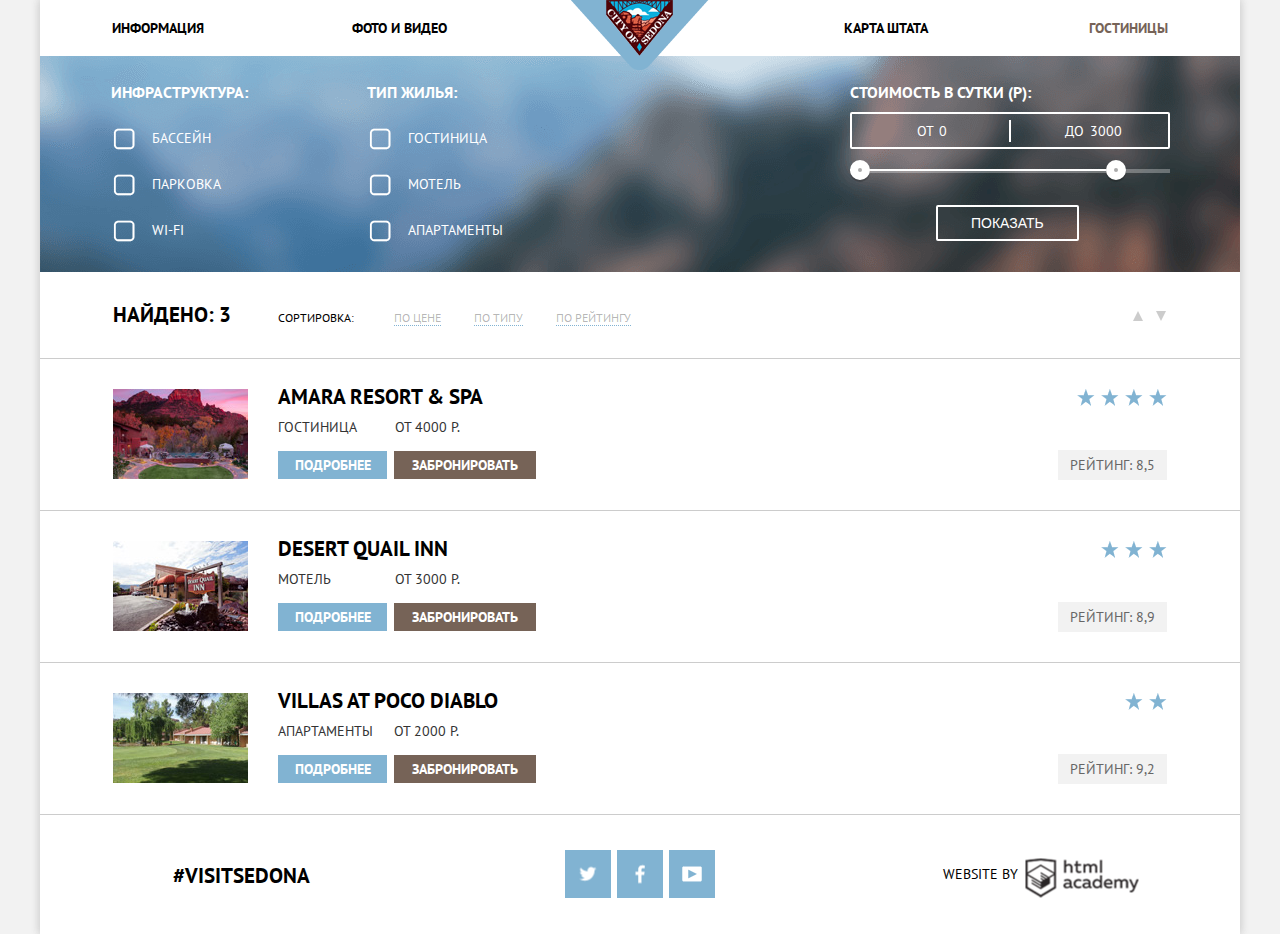
==== commit aeda4117: "Corrections" ====
--- a/catalog.html
+++ b/catalog.html
@@ -36,7 +36,7 @@
           <form class="search-form-small clearfix" action="#" method="post">
             <div class="search-form-small-basis search-form-small-left">
               <h2 class="minor-header-form">Инфраструктура:</h2>
-              <input type="checkbox" name="pool" id="pool">
+              <input type="checkbox" disabled name="pool" id="pool">
               <label for="pool">Бассейн</label>
               <input type="checkbox" name="parking" id="parking">
               <label for="parking">Парковка</label>
--- a/css/style.css
+++ b/css/style.css
@@ -138,7 +138,7 @@
   flex-grow: 2;
   display: inline-block;
   vertical-align: middle;
-  padding-top: 47px;
+  padding-top: 44px;
   font-family: "PT Sans", "Arial", sans-serif;
   font-size: 14px;
   line-height: 21px;
@@ -157,6 +157,7 @@
   display: inline-block;
   width: 140px;
   padding: 0;
+  padding-top: 2px;
   margin: 0;
   font-family: "PT Sans", "Arial", sans-serif;
   font-size: 21px;
@@ -363,7 +364,7 @@
 }
 
 .search-form {
-  padding-top: 58px;
+  padding-top: 60px;
   padding-bottom: 55px;
   padding-left: 56px;
   padding-right: 0px;
@@ -372,29 +373,37 @@
 }
 
 .search-first-row {
-  padding-bottom: 29px;
+  height: 42px;
+  padding-bottom: 24px;
 }
 
 .search-second-row {
-  padding-bottom: 30px;
+  height: 42px;
+  padding-bottom: 27px;
 }
 
 .search-third-row {
   display: inline-block;
-  padding-bottom: 54px;
+  width: 255px;
+  height: 42px;
+  padding-bottom: 49px;
 }
 
 .search-fourth-row {
   display: inline-block;
+  width: 206px;
+  height: 42px;
+  padding-bottom: 49px;
 }
 
 .search-first-row input {
+  position: relative;
   width: 296px;
   height: 38px;
   margin: 0;
   padding: 0;
   padding-left: 12px;
-  padding-right: 35px;
+  padding-right: 38px;
 	background: rgb(242, 242, 242);
   box-shadow: none;
   border: none;
@@ -405,18 +414,18 @@
 }
 
 .search-first-row input:focus {
-  width: 292px;
+  width: 296px;
   height: 34px;
+  padding-left: 10px;
 	background: rgb(255, 255, 255);
   border: 2px solid rgb(235, 235, 235);
 }
 
 .calendar {
   position: absolute;
-  right: 54px;
+  right: 65px;
   display: inline-block;
   vertical-align: top;
-  width: 39px;
   height: 38px;
   text-decoration: none;
   font-size: 0;
@@ -487,8 +496,9 @@
 }
 
 .search-second-row input:focus {
-  width: 292px;
+  width: 296px;
   height: 34px;
+  padding-left: 10px;
   background: rgb(255, 255, 255);
   border: 2px solid rgb(235, 235, 235);
 }
@@ -510,18 +520,19 @@
 }
 
 .search-third-row input:focus {
-  width: 21px;
+  width: 25px;
   height: 34px;
+  padding-left: 53px;
+  padding-right: 33px;
 	background: rgb(255, 255, 255);
   border: 2px solid rgb(235, 235, 235);
 }
 
 .search-third-row .plus-button {
   position: absolute;
-  right: 285px;
+  right: 296px;
   display: inline-block;
   vertical-align: top;
-  width: 39px;
   height: 38px;
   font-size: 0;
   text-decoration: none;
@@ -532,10 +543,9 @@
 
 .search-fourth-row .plus-button {
   position: absolute;
-  right: 53px;
+  right: 63px;
   display: inline-block;
   vertical-align: top;
-  width: 39px;
   height: 38px;
   font-size: 0;
   text-decoration: none;
@@ -546,10 +556,9 @@
 
 .search-third-row .minus-button {
   position: absolute;
-  right: 127px;
+  right: 373px;
   display: inline-block;
   vertical-align: top;
-  width: 39px;
   height: 38px;
   font-size: 0;
   text-decoration: none;
@@ -560,10 +569,9 @@
 
 .search-fourth-row .minus-button {
   position: absolute;
-  right: 360px;
+  right: 143px;
   display: inline-block;
   vertical-align: top;
-  width: 39px;
   height: 38px;
   font-size: 0;
   text-decoration: none;
@@ -631,8 +639,9 @@
 }
 
 .search-fourth-row input:focus {
-  width: 21px;
+  width: 25px;
   height: 34px;
+  padding-left: 53px;
 	background: rgb(255, 255, 255);
   border: 2px solid rgb(235, 235, 235);
 }
@@ -661,7 +670,7 @@
 
 .search-third-row label {
   position: relative;
-  padding-right: 39px;
+  padding-right: 40px;
   font-family: "PT Sans", "Arial", sans-serif;
   font-size: 14px;
   line-height: 26px;
@@ -672,7 +681,7 @@
 
 .search-fourth-row label {
   position: relative;
-  padding-left: 54px;
+  padding-left: 25px;
   padding-right: 25px;
   font-family: "PT Sans", "Arial", sans-serif;
   font-size: 14px;
@@ -680,6 +689,11 @@
   font-weight: bold;
   text-transform: uppercase;
   color: rgb(0, 0, 0);
+}
+
+.search-form-button {
+  width: 458px;
+  height: 58px;
 }
 
 .search-form-button input {
@@ -717,15 +731,33 @@
 }
 
 input::-moz-placeholder {
-  color: black;
+  color: rgba(0, 0, 0, 1);
+  opacity: inherit;
+}
+
+input:-moz-placeholder {
+  color: rgba(0, 0, 0, 1);
+  opacity: inherit;
+}
+
+input::placeholder {
+  color: rgba(0, 0, 0, 1);
+  opacity: inherit;
+}
+
+input:placeholder {
+  color: rgba(0, 0, 0, 1);
+  opacity: inherit;
 }
 
 input::-webkit-input-placeholder {
-  color: black;
+  color: rgba(0, 0, 0, 1);
+  opacity: inherit;
 }
 
 input:-ms-input-placeholder {
-  color: black;
+  color: rgba(0, 0, 0, 1);
+  opacity: inherit;
 }
 
 /*Каталог*/
@@ -815,7 +847,9 @@
   width: 25px;
   height: 25px;
   content: "";
-  background: url(../img/checkboxoff.png) no-repeat;
+  background-image: url(../img/sprite.png);
+  background-repeat: no-repeat;
+  background-position: -173px -10px;
 }
 
 .search-form-small-basis input[type="checkbox"]:checked + label::after {
@@ -826,7 +860,9 @@
   width: 25px;
   height: 25px;
   content: "";
-  background: url(../img/checkboxon.png) no-repeat;
+  background-image: url(../img/sprite.png);
+  background-repeat: no-repeat;
+  background-position: -349px -10px;
 }
 
 .filter-range {
@@ -844,7 +880,7 @@
 
 .price-controls {
   position: relative;
-  height: 31px;
+  height: 33px;
   margin-bottom: 20px;
   font-size: 0;
   border: 2px solid rgb(255, 255, 255);
@@ -879,6 +915,7 @@
 .price-controls input {
   display: inline-block;
   width: 50px;
+  height: 32px;
   margin: 0;
   font: inherit;
   color: inherit;
@@ -892,7 +929,7 @@
 }
 
 .range-controls .scale {
-  height: 2px;
+  height: 4px;
   background: rgba(255, 255, 255, 0.3);
 }
 
@@ -929,7 +966,7 @@
 .btn-transparent {
   display: block;
   margin-left: 86px;
-  padding: 7px 30px;
+  padding: 6px 33px;
   font-size: 14px;
   line-height: 20px;
   text-transform: uppercase;
@@ -1122,7 +1159,7 @@
 
 .hotel-type {
   padding-top: 25px;
-  padding-bottom: 24px;
+  padding-bottom: 25px;
   border-bottom: 1px solid rgb(204, 204, 204);
 }
 
@@ -1195,7 +1232,7 @@
   display: inline-block;
   vertical-align: middle;
   width: 109px;
-  height: 25px;
+  height: 24px;
   margin-right: 3px;
   padding-top: 4px;
   font-family: "PT Sans", "Arial", sans-serif;
@@ -1223,7 +1260,7 @@
   display: inline-block;
   vertical-align: middle;
   width: 142px;
-  height: 25px;
+  height: 24px;
   padding-top: 4px;
   font-family: "PT Sans", "Arial", sans-serif;
   font-size: 14px;
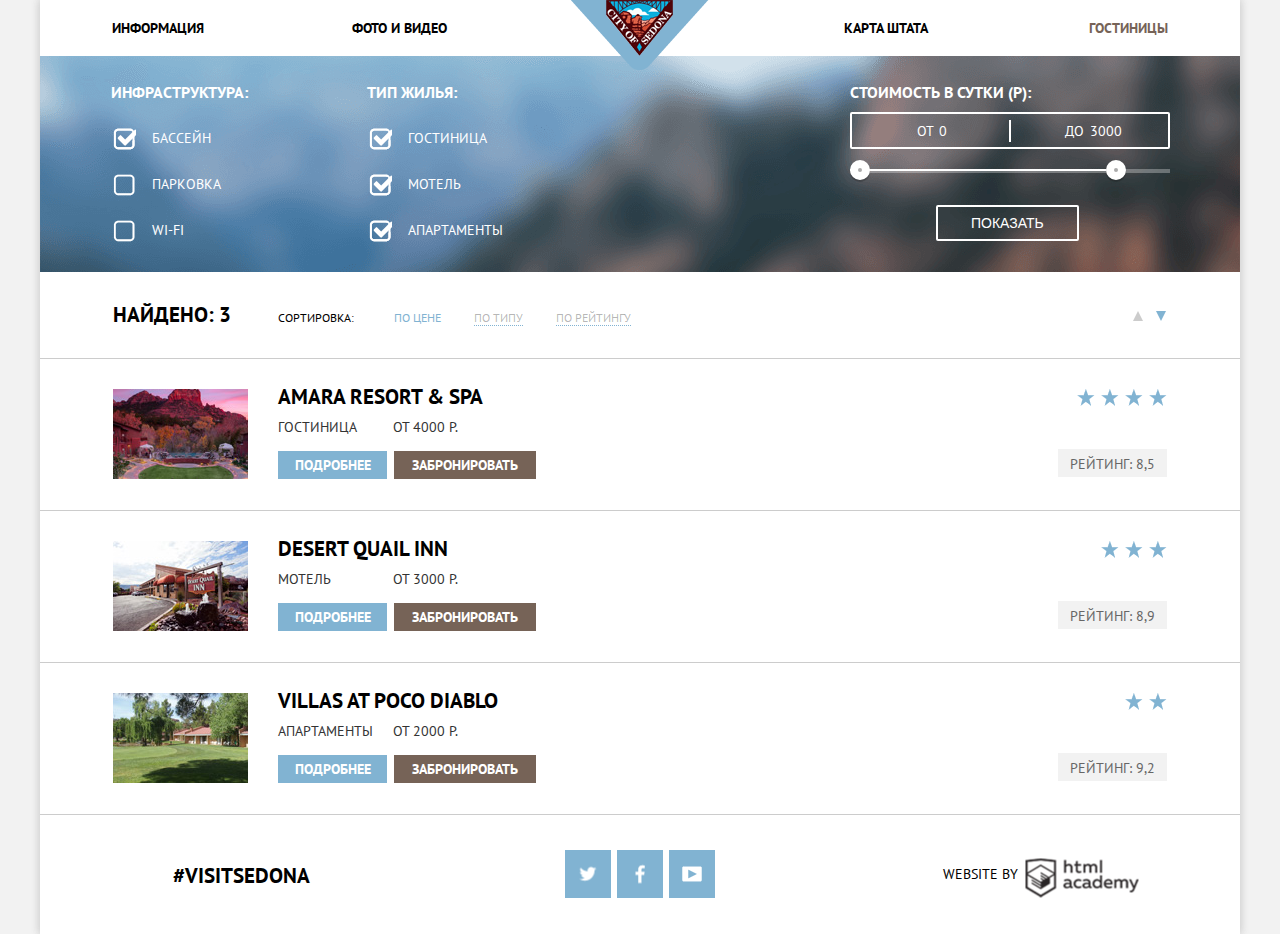
==== commit 2d9757fc: "Fix" ====
--- a/catalog.html
+++ b/catalog.html
@@ -36,7 +36,7 @@
           <form class="search-form-small clearfix" action="#" method="post">
             <div class="search-form-small-basis search-form-small-left">
               <h2 class="minor-header-form">Инфраструктура:</h2>
-              <input type="checkbox" disabled name="pool" id="pool">
+              <input type="checkbox" name="pool" id="pool" checked>
               <label for="pool">Бассейн</label>
               <input type="checkbox" name="parking" id="parking">
               <label for="parking">Парковка</label>
@@ -45,11 +45,11 @@
             </div>
             <div class="search-form-small-basis search-form-small-middle">
               <h2 class="minor-header-form">Тип жилья:</h2>
-              <input type="checkbox" name="hotel" id="hotel">
+              <input type="checkbox" name="hotel" id="hotel" checked>
               <label for="hotel">Гостиница</label>
-              <input type="checkbox" name="motel" id="motel">
+              <input type="checkbox" name="motel" id="motel" checked>
               <label for="motel">Мотель</label>
-              <input type="checkbox" name="apartments" id="apartments">
+              <input type="checkbox" name="apartments" id="apartments" checked>
               <label for="apartments">Апартаменты</label>
             </div>
             <div class="search-form-small-basis search-form-small-right">
@@ -76,8 +76,8 @@
             <span class= "search-found">Найдено: 3</span>
             <span class="sorting-header">Сортировка:</span>
             <ul class= "sorting">
-              <li class="sorting-element">
-                <a href="#">По цене</a>
+              <li class="sorting-element sorting-active">
+                <a>По цене</a>
               </li>
               <li class="sorting-element">
                 <a href="#">По типу</a>
@@ -88,7 +88,7 @@
             </ul>
           </div>
           <div class="search-result-right clearfix">
-            <a class="down-button" href="#">Вниз</a>
+            <a class="down-button active-button" href="#">Вниз</a>
             <a class="up-button" href="#">Вверх</a>
           </div>
         </div>
@@ -100,9 +100,9 @@
               </div>
               <div class="hotel-description">
                 <a class= "hotel-name" href="#">Amara resort & spa</a>
-                <div class="article-text">
+                <div class="article-text clearfix">
                   <div class="article-info">Гостиница</div>
-                  <div class="article-price-amara">От 4000 р.</div>
+                  <div class="article-price">От 4000 р.</div>
                 </div>
                 <div class="btn">
                   <a class="more-btn" href="#">Подробнее</a>
@@ -113,10 +113,10 @@
             <div class="right-article-type">
               <div class="stars-block">
                 <ul class="stars-list">
-                  <li></li>
-                  <li></li>
-                  <li></li>
-                  <li></li>
+                  <li>star</li>
+                  <li>star</li>
+                  <li>star</li>
+                  <li>star</li>
                 </ul>
               </div>
               <span class="rate">Рейтинг: 8,5</span>
@@ -129,9 +129,9 @@
               </div>
               <div class="hotel-description">
                 <a class= "hotel-name" href="#">Desert quail inn</a>
-                <div class="article-text">
+                <div class="article-text clearfix">
                   <div class="article-info">Мотель</div>
-                  <div class="article-price-desert">От 3000 р.</div>
+                  <div class="article-price">От 3000 р.</div>
                 </div>
                 <div class="btn">
                   <a class="more-btn" href="#">Подробнее</a>
@@ -142,9 +142,9 @@
             <div class="right-article-type">
               <div class="stars-block">
                 <ul class="stars-list">
-                  <li></li>
-                  <li></li>
-                  <li></li>
+                  <li>star</li>
+                  <li>star</li>
+                  <li>star</li>
                 </ul>
               </div>
               <span class="rate">Рейтинг: 8,9</span>
@@ -157,9 +157,9 @@
               </div>
               <div class="hotel-description">
                 <a class= "hotel-name" href="#">Villas at poco diablo</a>
-                <div class="article-text">
+                <div class="article-text clearfix">
                   <div class="article-info">Апартаменты</div>
-                  <div class="article-price-villas">От 2000 р.</div>
+                  <div class="article-price">От 2000 р.</div>
                 </div>
                 <div class="btn">
                   <a class="more-btn" href="#">Подробнее</a>
@@ -170,8 +170,8 @@
             <div class="right-article-type">
               <div class="stars-block">
                 <ul class="stars-list">
-                  <li></li>
-                  <li></li>
+                  <li>star</li>
+                  <li>star</li>
                 </ul>
               </div>
               <span class="rate">Рейтинг: 9,2</span>
--- a/css/style.css
+++ b/css/style.css
@@ -865,6 +865,32 @@
   background-position: -349px -10px;
 }
 
+.search-form-small-basis input[type="checkbox"]:disabled + label::before {
+  position: absolute;
+  top: 0px;
+  left: -30px;
+  display: block;
+  width: 25px;
+  height: 25px;
+  content: "";
+  background-image: url(../img/sprite.png);
+  background-repeat: no-repeat;
+  background-position: -133px -10px;
+}
+
+.search-form-small-basis input[type="checkbox"]:disabled:checked + label::after {
+  position: absolute;
+  top: 0px;
+  left: -30px;
+  display: block;
+  width: 25px;
+  height: 25px;
+  content: "";
+  background-image: url(../img/sprite.png);
+  background-repeat: no-repeat;
+  background-position: -259px -10px;
+}
+
 .filter-range {
   width: 320px;
   text-transform: uppercase;
@@ -1041,6 +1067,18 @@
   margin-right: 30px;
 }
 
+.sorting .sorting-active a {
+  text-decoration: none;
+  color: rgb(129, 179, 210);
+  border: none;
+}
+
+.sorting .sorting-active a:hover {
+  text-decoration: none;
+  color: rgb(129, 179, 210);
+  border: none;
+}
+
 .sorting-element a {
   text-decoration: none;
   color: rgba(0, 0, 0, 0.3);
@@ -1089,10 +1127,34 @@
 	border-top: 10px solid rgb(204, 204, 204);
 }
 
+.search-result-right .active-button::before {
+  position: absolute;
+  top: 39px;
+  right: 74px;
+  content: "";
+  width: 0;
+	height: 0;
+	border-left: 5px solid transparent;
+	border-right: 5px solid transparent;
+	border-top: 10px solid rgb(129, 179, 210);
+}
+
+.search-result-right .active-button:hover::before {
+  position: absolute;
+  top: 39px;
+  right: 74px;
+  content: "";
+  width: 0;
+	height: 0;
+	border-left: 5px solid transparent;
+	border-right: 5px solid transparent;
+	border-top: 10px solid rgb(129, 179, 210);
+}
+
 .down-button:hover::before {
   position: absolute;
-  top: 35px;
-  right: 78px;
+  top: 39px;
+  right: 74px;
   width: 0;
 	height: 0;
   content: "";
@@ -1103,8 +1165,8 @@
 
 .down-button:focus::before {
   position: absolute;
-  top: 35px;
-  right: 78px;
+  top: 39px;
+  right: 74px;
   width: 0;
   height: 0;
   content: "";
@@ -1135,8 +1197,8 @@
 
 .up-button:hover::before {
   position: absolute;
-  top: 35px;
-  right: 99px;
+  top: 39px;
+  right: 97px;
   width: 0;
 	height: 0;
   content: "";
@@ -1147,8 +1209,8 @@
 
 .up-button:focus::before {
   position: absolute;
-  top: 35px;
-  right: 99px;
+  top: 39px;
+  right: 97px;
   width: 0;
   height: 0;
   content: "";
@@ -1202,30 +1264,21 @@
 }
 
 .article-text {
+  width: 257px;
   padding-bottom: 13px;
 }
 
 .article-info {
-  display: inline-block;
+  float: left;
+  display: inline-block;
+  width: 115px;
   text-align: left;
 }
 
-.article-price-amara {
-  display: inline-block;
-  padding-left: 34px;
-  text-align: right;
-}
-
-.article-price-desert {
-  display: inline-block;
-  padding-left: 60px;
-  text-align: right;
-}
-
-.article-price-villas {
-  display: inline-block;
-  padding-left: 17px;
-  text-align: right;
+.article-price {
+  float: left;
+  display: inline-block;
+  width: 142px;
 }
 
 .more-btn {
@@ -1292,8 +1345,8 @@
   display: inline-block;
   vertical-align: middle;
   width: 109px;
-  height: 25px;
-  margin-top: 30px;
+  height: 23px;
+  margin-top: 35px;
   padding-top: 5px;
   font-family: "PT Sans", "DIN Pro", sans-serif;
   font-size: 14px;
@@ -1305,7 +1358,6 @@
 }
 
 .stars-block {
-  padding-top: 5px;
   transform: scaleX(-1);
 }
 
@@ -1313,6 +1365,7 @@
   display: inline-block;
   margin: 0;
   padding: 0;
+  font-size: 0;
   list-style: none;
 }
 
@@ -1320,8 +1373,9 @@
   display: inline-block;
   width: 20px;
   height: 25px;
+  margin: 0;
   padding: 0;
-  margin: 0;
+  padding-right: 4px;
   text-align: right;
   background-image: url(../img/2stars.png);
   background-repeat: no-repeat;
